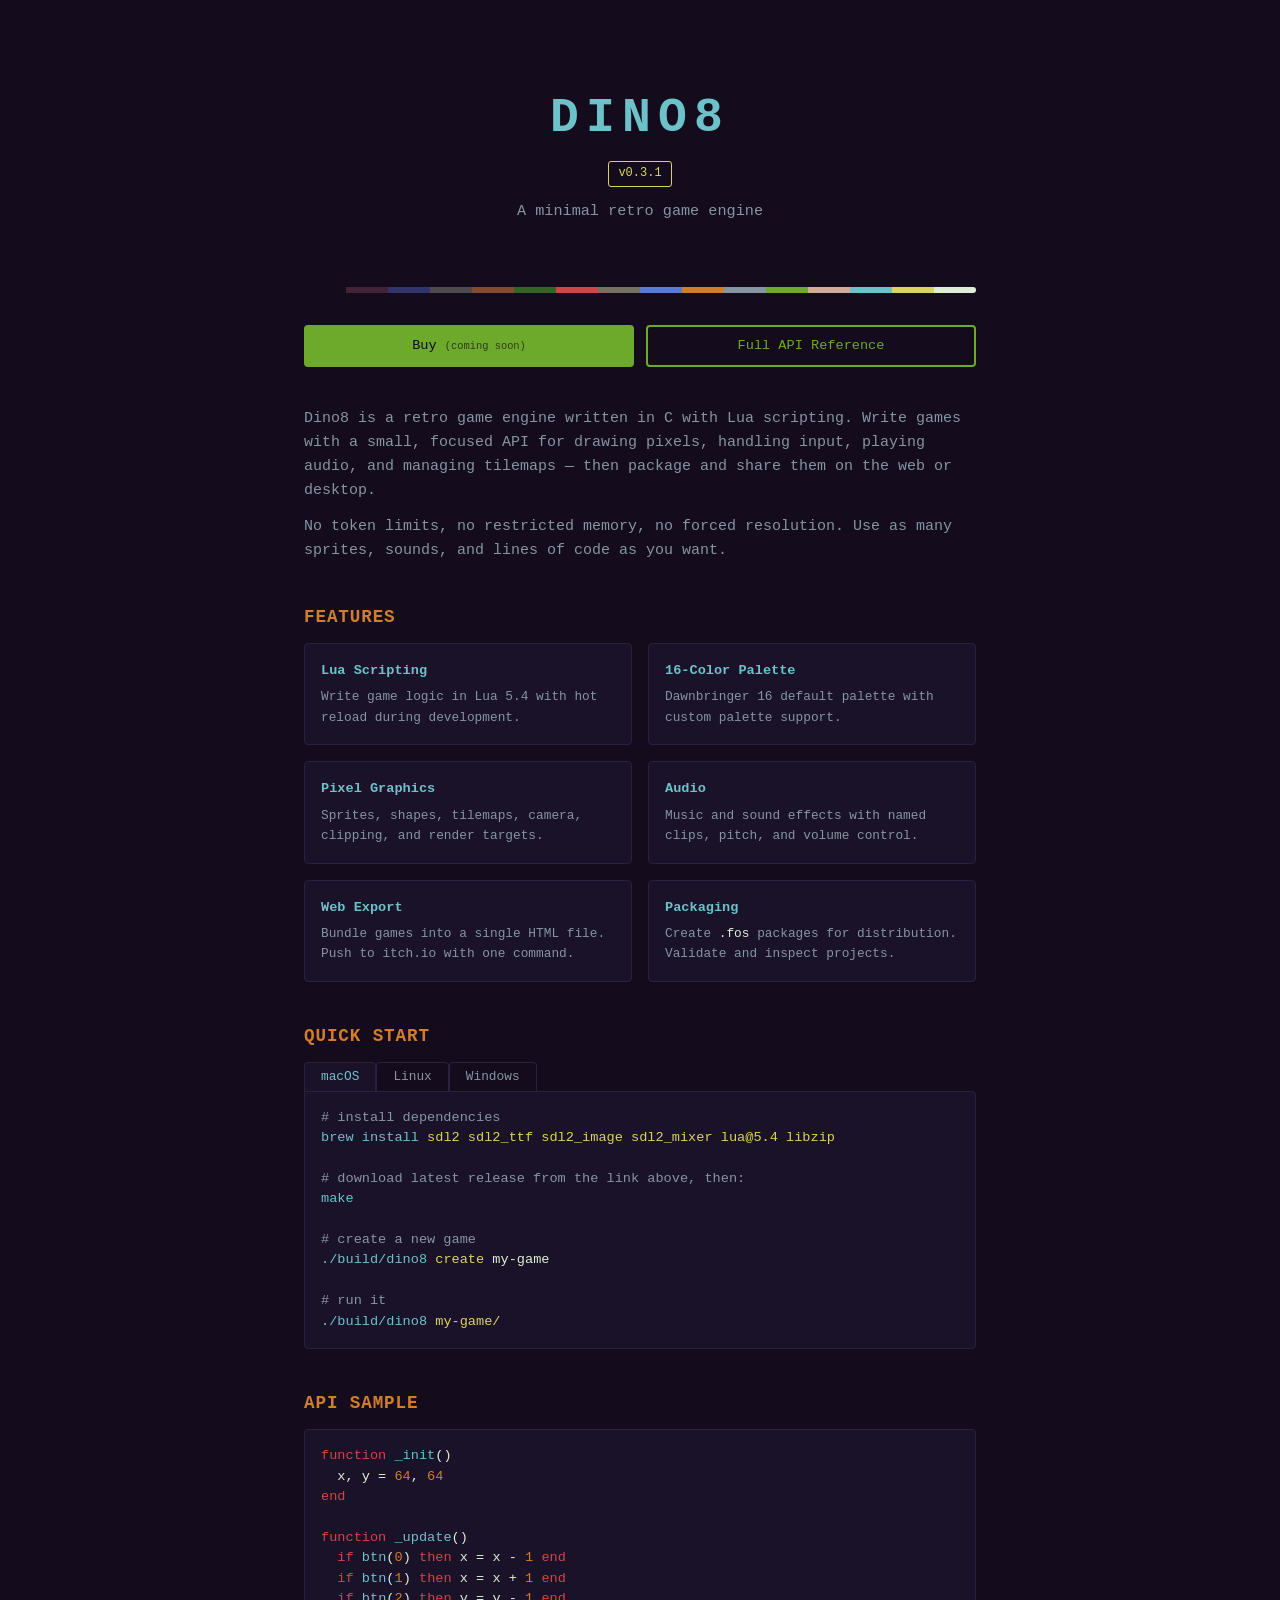
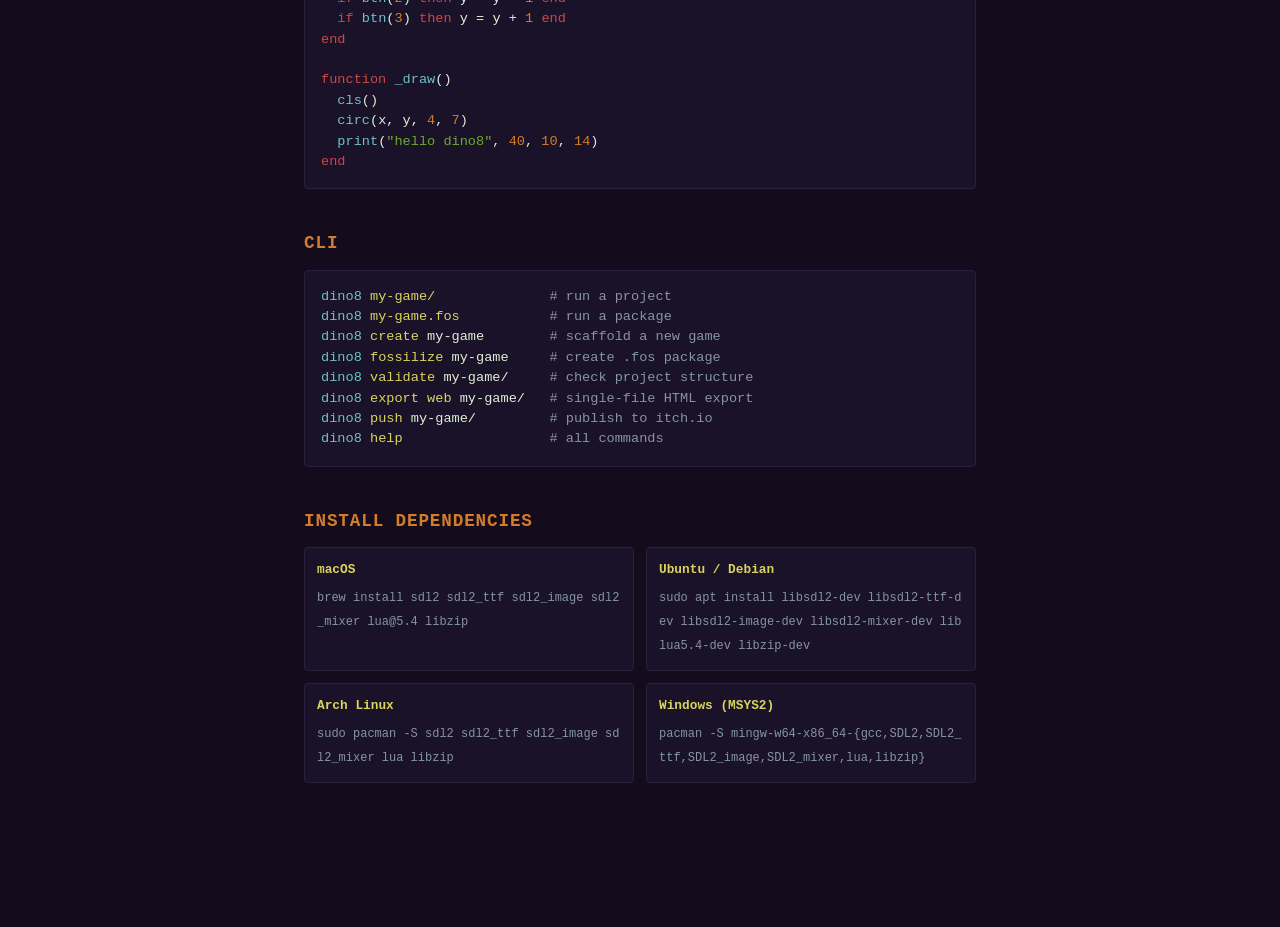
==== index.html @ 648f7414 "deploy site update" ====
<!DOCTYPE html>
<html lang="en">
<head>
  <meta charset="UTF-8">
  <meta name="viewport" content="width=device-width, initial-scale=1.0">
  <title>Dino8 - Retro Game Engine</title>
  <style>
    :root {
      --bg: #140C1C;
      --bg2: #1a1228;
      --text: #DEEED6;
      --dim: #8595A1;
      --accent: #6DC2CA;
      --green: #6DAA2C;
      --orange: #D27D2C;
      --red: #D04648;
      --blue: #597DCE;
      --yellow: #DAD45E;
    }

    * { margin: 0; padding: 0; box-sizing: border-box; }

    body {
      background: var(--bg);
      color: var(--text);
      font-family: "SF Mono", "Fira Code", "Consolas", monospace;
      font-size: 15px;
      line-height: 1.6;
    }

    .container {
      max-width: 720px;
      margin: 0 auto;
      padding: 2rem 1.5rem;
    }

    header {
      text-align: center;
      padding: 3rem 0 2rem;
    }

    header h1 {
      font-size: 3rem;
      letter-spacing: 0.15em;
      color: var(--accent);
      margin-bottom: 0;
    }

    header .tagline {
      color: var(--dim);
      font-size: 0.95rem;
    }

    header .version {
      display: inline-block;
      margin-top: 0.25rem;
      margin-bottom: 0.75rem;
      padding: 0.15rem 0.6rem;
      font-size: 0.75rem;
      color: var(--yellow);
      border: 1px solid var(--yellow);
      border-radius: 3px;
    }

    .download-bar {
      display: flex;
      gap: 0.75rem;
      justify-content: center;
      flex-wrap: wrap;
      margin: 1rem 0 2rem;
    }

    .download-bar a {
      display: inline-block;
      padding: 0.5rem 1.25rem;
      font-family: inherit;
      font-size: 0.85rem;
      text-decoration: none;
      border: 2px solid var(--green);
      color: var(--green);
      border-radius: 4px;
      transition: background 0.15s, color 0.15s;
      flex: 1;
      text-align: center;
    }

    .download-bar a:hover {
      background: var(--green);
      color: var(--bg);
    }

    .download-bar a.primary {
      background: var(--green);
      color: var(--bg);
    }

    .download-bar a.primary:hover {
      background: var(--accent);
      border-color: var(--accent);
    }

    .buy-btn {
      display: inline-block;
      padding: 0.5rem 1.25rem;
      font-family: inherit;
      font-size: 0.85rem;
      border: 2px solid var(--green);
      border-radius: 4px;
      background: var(--green);
      color: var(--bg);
      cursor: default;
      text-decoration: none;
      flex: 1;
      text-align: center;
    }

    .coming-soon {
      font-size: 0.65rem;
      color: var(--bg);
      opacity: 0.7;
    }

    section {
      margin: 2.5rem 0;
    }

    section h2 {
      font-size: 1.1rem;
      color: var(--orange);
      margin-bottom: 0.75rem;
      letter-spacing: 0.05em;
    }

    section p {
      color: var(--dim);
      margin-bottom: 0.75rem;
    }

    pre {
      background: var(--bg2);
      border: 1px solid #2a2040;
      border-radius: 4px;
      padding: 1rem;
      overflow-x: auto;
      font-size: 0.85rem;
      line-height: 1.5;
      margin-bottom: 1rem;
    }

    code { color: var(--text); }
    .c-comment { color: var(--dim); }
    .c-cmd { color: var(--accent); }
    .c-arg { color: var(--yellow); }
    .c-str { color: var(--green); }

    .features {
      display: grid;
      grid-template-columns: 1fr 1fr;
      gap: 1rem;
    }

    @media (max-width: 500px) {
      .features { grid-template-columns: 1fr; }
    }

    .feature {
      background: var(--bg2);
      border: 1px solid #2a2040;
      border-radius: 4px;
      padding: 1rem;
    }

    .feature h3 {
      font-size: 0.85rem;
      color: var(--accent);
      margin-bottom: 0.35rem;
    }

    .feature p {
      font-size: 0.8rem;
      color: var(--dim);
      margin: 0;
    }

    .api-sample {
      font-size: 0.85rem;
    }

    .api-sample .c-kw { color: var(--red); }
    .api-sample .c-fn { color: var(--accent); }
    .api-sample .c-num { color: var(--orange); }

    .install-grid {
      display: grid;
      grid-template-columns: 1fr 1fr;
      gap: 0.75rem;
    }

    @media (max-width: 500px) {
      .install-grid { grid-template-columns: 1fr; }
    }

    .install-grid .platform {
      background: var(--bg2);
      border: 1px solid #2a2040;
      border-radius: 4px;
      padding: 0.75rem;
    }

    .install-grid .platform h3 {
      font-size: 0.8rem;
      color: var(--yellow);
      margin-bottom: 0.35rem;
    }

    .install-grid .platform code {
      font-size: 0.75rem;
      color: var(--dim);
      word-break: break-all;
    }

    footer {
      text-align: center;
      padding: 2.5rem 0 2rem;
      color: #4E4A4E;
      font-size: 0.75rem;
    }

    footer a {
      color: var(--dim);
      text-decoration: none;
    }

    footer a:hover {
      color: var(--accent);
    }

    .tabs {
      display: flex;
      gap: 0;
      margin-bottom: 0;
    }

    .tab {
      font-family: inherit;
      font-size: 0.8rem;
      padding: 0.4rem 1rem;
      background: transparent;
      color: var(--dim);
      border: 1px solid #2a2040;
      border-bottom: none;
      border-radius: 4px 4px 0 0;
      cursor: pointer;
      transition: background 0.15s, color 0.15s;
    }

    .tab:hover { color: var(--text); }

    .tab.active {
      background: var(--bg2);
      color: var(--accent);
      border-color: #2a2040;
    }

    .tabs + pre {
      border-top-left-radius: 0;
      margin-top: 0;
    }

    .api-link {
      display: inline-block;
      padding: 0.4rem 1.1rem;
      font-family: inherit;
      font-size: 0.85rem;
      text-decoration: none;
      border: 2px solid var(--accent);
      color: var(--accent);
      border-radius: 4px;
      transition: background 0.15s, color 0.15s;
    }

    .api-link:hover {
      background: var(--accent);
      color: var(--bg);
    }

    .palette-bar {
      display: flex;
      height: 6px;
      border-radius: 3px;
      overflow: hidden;
      margin: 2rem 0;
    }

    .palette-bar span {
      flex: 1;
    }
  </style>
</head>
<body>
  <div class="container">
    <header>
      <h1>DINO8</h1>
      <span class="version">v0.3.1</span>
      <div class="tagline">A minimal retro game engine</div>
    </header>

    <div class="palette-bar">
      <span style="background:#140C1C"></span>
      <span style="background:#442434"></span>
      <span style="background:#30346D"></span>
      <span style="background:#4E4A4E"></span>
      <span style="background:#854C30"></span>
      <span style="background:#346524"></span>
      <span style="background:#D04648"></span>
      <span style="background:#757161"></span>
      <span style="background:#597DCE"></span>
      <span style="background:#D27D2C"></span>
      <span style="background:#8595A1"></span>
      <span style="background:#6DAA2C"></span>
      <span style="background:#D2AA99"></span>
      <span style="background:#6DC2CA"></span>
      <span style="background:#DAD45E"></span>
      <span style="background:#DEEED6"></span>
    </div>

    <div class="download-bar">
      <span class="buy-btn">Buy <span class="coming-soon">(coming soon)</span></span>
      <a href="api.html" class="api-link">Full API Reference</a>
    </div>

    <section>
      <p>Dino8 is a retro game engine written in C with Lua scripting. Write games with a small, focused API for drawing pixels, handling input, playing audio, and managing tilemaps &mdash; then package and share them on the web or desktop.</p>
      <p>No token limits, no restricted memory, no forced resolution. Use as many sprites, sounds, and lines of code as you want.</p>
    </section>

    <section>
      <h2>FEATURES</h2>
      <div class="features">
        <div class="feature">
          <h3>Lua Scripting</h3>
          <p>Write game logic in Lua 5.4 with hot reload during development.</p>
        </div>
        <div class="feature">
          <h3>16-Color Palette</h3>
          <p>Dawnbringer 16 default palette with custom palette support.</p>
        </div>
        <div class="feature">
          <h3>Pixel Graphics</h3>
          <p>Sprites, shapes, tilemaps, camera, clipping, and render targets.</p>
        </div>
        <div class="feature">
          <h3>Audio</h3>
          <p>Music and sound effects with named clips, pitch, and volume control.</p>
        </div>
        <div class="feature">
          <h3>Web Export</h3>
          <p>Bundle games into a single HTML file. Push to itch.io with one command.</p>
        </div>
        <div class="feature">
          <h3>Packaging</h3>
          <p>Create <code>.fos</code> packages for distribution. Validate and inspect projects.</p>
        </div>
      </div>
    </section>

    <section>
      <h2>QUICK START</h2>
      <div class="tabs">
        <button class="tab active" onclick="showTab('macos')">macOS</button>
        <button class="tab" onclick="showTab('linux')">Linux</button>
        <button class="tab" onclick="showTab('windows')">Windows</button>
      </div>
<pre id="tab-macos"><span class="c-comment"># install dependencies</span>
<span class="c-cmd">brew install</span> <span class="c-arg">sdl2 sdl2_ttf sdl2_image sdl2_mixer lua@5.4 libzip</span>

<span class="c-comment"># download latest release from the link above, then:</span>
<span class="c-cmd">make</span>

<span class="c-comment"># create a new game</span>
<span class="c-cmd">./build/dino8</span> <span class="c-arg">create</span> my-game

<span class="c-comment"># run it</span>
<span class="c-cmd">./build/dino8</span> <span class="c-arg">my-game/</span></pre>
<pre id="tab-linux" style="display:none"><span class="c-comment"># install dependencies (Ubuntu/Debian)</span>
<span class="c-cmd">sudo apt install</span> <span class="c-arg">build-essential libsdl2-dev libsdl2-ttf-dev \
  libsdl2-image-dev libsdl2-mixer-dev liblua5.4-dev libzip-dev</span>

<span class="c-comment"># download latest release from the link above, then:</span>
<span class="c-cmd">make</span>

<span class="c-comment"># create a new game</span>
<span class="c-cmd">./build/dino8</span> <span class="c-arg">create</span> my-game

<span class="c-comment"># run it</span>
<span class="c-cmd">./build/dino8</span> <span class="c-arg">my-game/</span></pre>
<pre id="tab-windows" style="display:none"><span class="c-comment"># install MSYS2 from https://www.msys2.org</span>
<span class="c-comment"># open MSYS2 MINGW64 terminal, then:</span>

<span class="c-cmd">pacman -S</span> <span class="c-arg">mingw-w64-x86_64-{gcc,SDL2,SDL2_ttf,SDL2_image,\
  SDL2_mixer,lua,libzip,pkg-config} make git</span>

<span class="c-comment"># download latest release from the link above, then:</span>
<span class="c-cmd">make</span>

<span class="c-comment"># create a new game</span>
<span class="c-cmd">./build/dino8.exe</span> <span class="c-arg">create</span> my-game

<span class="c-comment"># run it</span>
<span class="c-cmd">./build/dino8.exe</span> <span class="c-arg">my-game/</span></pre>
    </section>

    <section>
      <h2>API SAMPLE</h2>
<pre class="api-sample"><span class="c-kw">function</span> <span class="c-fn">_init</span>()
  x, y = <span class="c-num">64</span>, <span class="c-num">64</span>
<span class="c-kw">end</span>

<span class="c-kw">function</span> <span class="c-fn">_update</span>()
  <span class="c-kw">if</span> <span class="c-fn">btn</span>(<span class="c-num">0</span>) <span class="c-kw">then</span> x = x - <span class="c-num">1</span> <span class="c-kw">end</span>
  <span class="c-kw">if</span> <span class="c-fn">btn</span>(<span class="c-num">1</span>) <span class="c-kw">then</span> x = x + <span class="c-num">1</span> <span class="c-kw">end</span>
  <span class="c-kw">if</span> <span class="c-fn">btn</span>(<span class="c-num">2</span>) <span class="c-kw">then</span> y = y - <span class="c-num">1</span> <span class="c-kw">end</span>
  <span class="c-kw">if</span> <span class="c-fn">btn</span>(<span class="c-num">3</span>) <span class="c-kw">then</span> y = y + <span class="c-num">1</span> <span class="c-kw">end</span>
<span class="c-kw">end</span>

<span class="c-kw">function</span> <span class="c-fn">_draw</span>()
  <span class="c-fn">cls</span>()
  <span class="c-fn">circ</span>(x, y, <span class="c-num">4</span>, <span class="c-num">7</span>)
  <span class="c-fn">print</span>(<span class="c-str">"hello dino8"</span>, <span class="c-num">40</span>, <span class="c-num">10</span>, <span class="c-num">14</span>)
<span class="c-kw">end</span></pre>
    </section>

    <section>
      <h2>CLI</h2>
<pre><span class="c-cmd">dino8</span> <span class="c-arg">my-game/</span>              <span class="c-comment"># run a project</span>
<span class="c-cmd">dino8</span> <span class="c-arg">my-game.fos</span>           <span class="c-comment"># run a package</span>
<span class="c-cmd">dino8</span> <span class="c-arg">create</span> my-game        <span class="c-comment"># scaffold a new game</span>
<span class="c-cmd">dino8</span> <span class="c-arg">fossilize</span> my-game     <span class="c-comment"># create .fos package</span>
<span class="c-cmd">dino8</span> <span class="c-arg">validate</span> my-game/     <span class="c-comment"># check project structure</span>
<span class="c-cmd">dino8</span> <span class="c-arg">export web</span> my-game/   <span class="c-comment"># single-file HTML export</span>
<span class="c-cmd">dino8</span> <span class="c-arg">push</span> my-game/         <span class="c-comment"># publish to itch.io</span>
<span class="c-cmd">dino8</span> <span class="c-arg">help</span>                  <span class="c-comment"># all commands</span></pre>
    </section>

    <section>
      <h2>INSTALL DEPENDENCIES</h2>
      <div class="install-grid">
        <div class="platform">
          <h3>macOS</h3>
          <code>brew install sdl2 sdl2_ttf sdl2_image sdl2_mixer lua@5.4 libzip</code>
        </div>
        <div class="platform">
          <h3>Ubuntu / Debian</h3>
          <code>sudo apt install libsdl2-dev libsdl2-ttf-dev libsdl2-image-dev libsdl2-mixer-dev liblua5.4-dev libzip-dev</code>
        </div>
        <div class="platform">
          <h3>Arch Linux</h3>
          <code>sudo pacman -S sdl2 sdl2_ttf sdl2_image sdl2_mixer lua libzip</code>
        </div>
        <div class="platform">
          <h3>Windows (MSYS2)</h3>
          <code>pacman -S mingw-w64-x86_64-{gcc,SDL2,SDL2_ttf,SDL2_image,SDL2_mixer,lua,libzip}</code>
        </div>
      </div>
    </section>

    <footer></footer>
  </div>
  <script>
    function showTab(id) {
      document.querySelectorAll('[id^="tab-"]').forEach(function(el) { el.style.display = 'none'; });
      document.querySelectorAll('.tab').forEach(function(el) { el.classList.remove('active'); });
      document.getElementById('tab-' + id).style.display = 'block';
      event.target.classList.add('active');
    }
  </script>
</body>
</html>
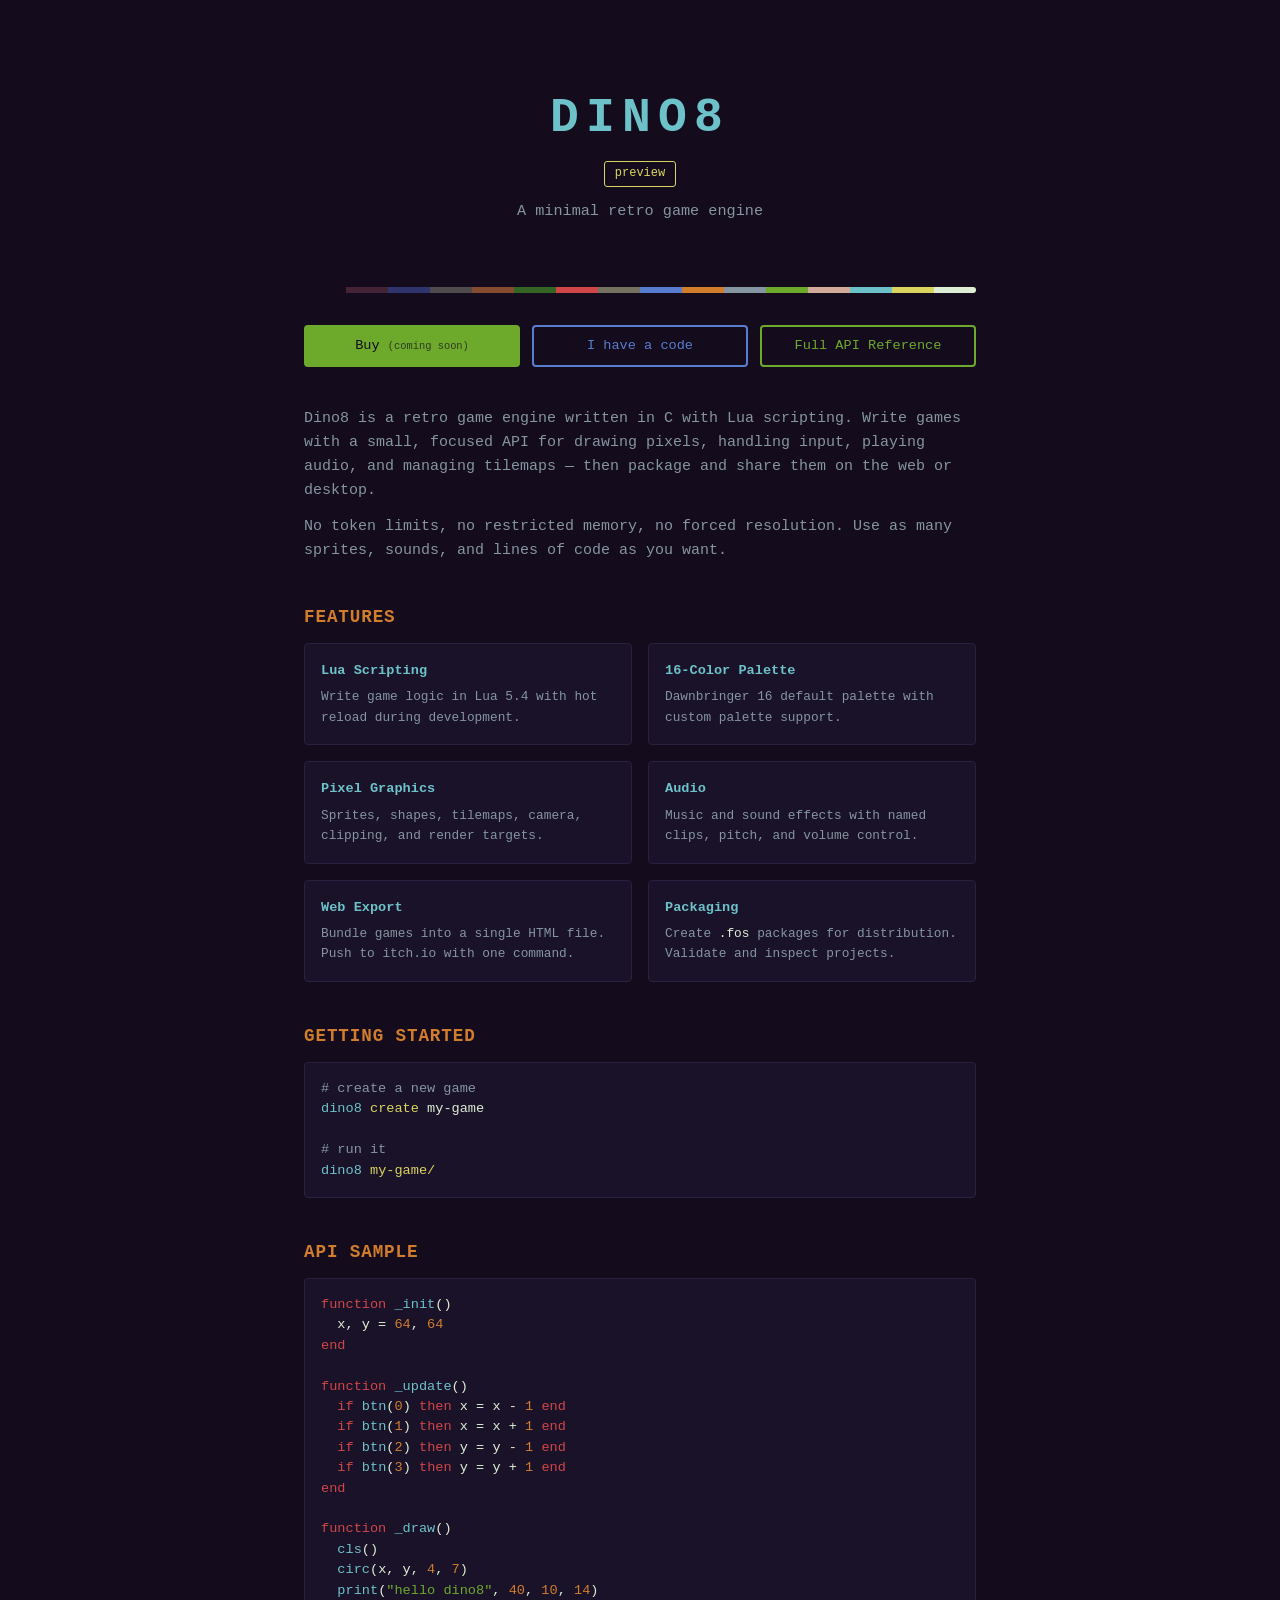
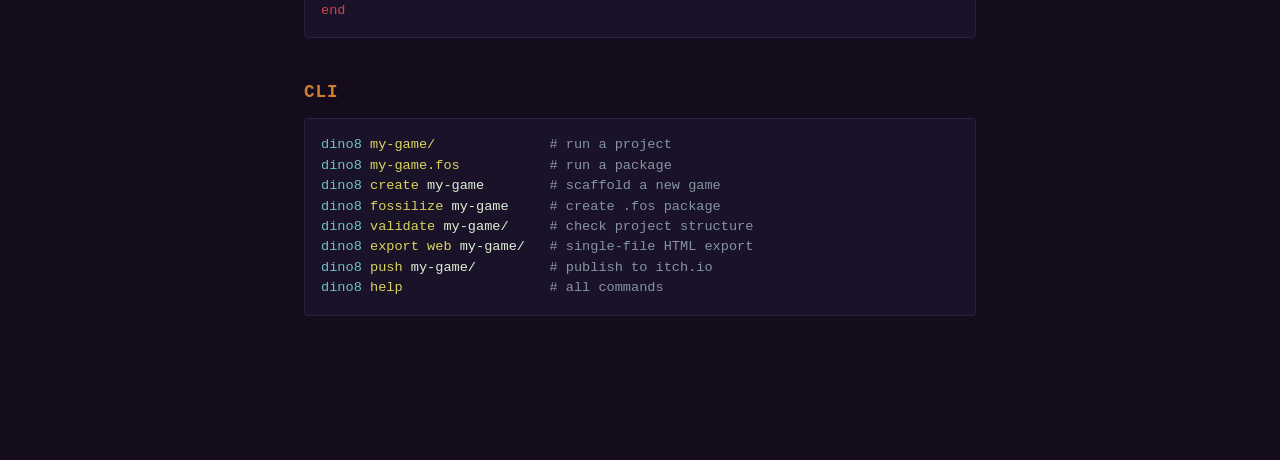
==== commit aa0f1f7b: "deploy site update" ====
--- a/index.html
+++ b/index.html
@@ -120,6 +120,133 @@
       opacity: 0.7;
     }
 
+    .code-btn {
+      display: inline-block;
+      padding: 0.5rem 1.25rem;
+      font-family: inherit;
+      font-size: 0.85rem;
+      border: 2px solid var(--blue);
+      border-radius: 4px;
+      background: transparent;
+      color: var(--blue);
+      cursor: pointer;
+      text-decoration: none;
+      flex: 1;
+      text-align: center;
+      transition: background 0.15s, color 0.15s;
+    }
+
+    .code-btn:hover {
+      background: var(--blue);
+      color: var(--bg);
+    }
+
+    .early-access {
+      display: none;
+      background: var(--bg2);
+      border: 1px solid #2a2040;
+      border-radius: 4px;
+      padding: 1.25rem;
+      margin: 0 0 2rem;
+      text-align: center;
+    }
+
+    .early-access.active {
+      display: block;
+    }
+
+    .early-access p {
+      color: var(--dim);
+      font-size: 0.8rem;
+      margin-bottom: 0.75rem;
+    }
+
+    .download-links {
+      display: flex;
+      gap: 0.5rem;
+      flex-wrap: wrap;
+      justify-content: center;
+      margin-top: 0.75rem;
+    }
+
+    .download-links a {
+      display: inline-block;
+      padding: 0.4rem 1rem;
+      font-family: inherit;
+      font-size: 0.8rem;
+      text-decoration: none;
+      border: 2px solid var(--green);
+      color: var(--green);
+      border-radius: 4px;
+      cursor: pointer;
+      transition: background 0.15s, color 0.15s;
+    }
+
+    .download-links a:hover {
+      background: var(--green);
+      color: var(--bg);
+    }
+
+    .code-form {
+      display: flex;
+      gap: 0.5rem;
+      max-width: 280px;
+      margin: 0 auto;
+    }
+
+    .code-form input {
+      flex: 1;
+      padding: 0.5rem 0.75rem;
+      font-family: inherit;
+      font-size: 1rem;
+      background: var(--bg);
+      border: 2px solid #4E4A4E;
+      border-radius: 4px;
+      color: var(--text);
+      text-align: center;
+      letter-spacing: 0.15em;
+      text-transform: uppercase;
+      outline: none;
+    }
+
+    .code-form input:focus {
+      border-color: var(--blue);
+    }
+
+    .code-form input.error {
+      border-color: var(--red);
+    }
+
+    .code-form input.success {
+      border-color: var(--green);
+    }
+
+    .code-form button {
+      padding: 0.5rem 1rem;
+      font-family: inherit;
+      font-size: 0.85rem;
+      background: var(--blue);
+      border: 2px solid var(--blue);
+      border-radius: 4px;
+      color: var(--bg);
+      cursor: pointer;
+      transition: background 0.15s;
+    }
+
+    .code-form button:hover {
+      background: var(--accent);
+      border-color: var(--accent);
+    }
+
+    .code-msg {
+      margin-top: 0.5rem;
+      font-size: 0.8rem;
+      min-height: 1.2em;
+    }
+
+    .code-msg.error { color: var(--red); }
+    .code-msg.success { color: var(--green); }
+
     section {
       margin: 2.5rem 0;
     }
@@ -190,35 +317,6 @@
     .api-sample .c-fn { color: var(--accent); }
     .api-sample .c-num { color: var(--orange); }
 
-    .install-grid {
-      display: grid;
-      grid-template-columns: 1fr 1fr;
-      gap: 0.75rem;
-    }
-
-    @media (max-width: 500px) {
-      .install-grid { grid-template-columns: 1fr; }
-    }
-
-    .install-grid .platform {
-      background: var(--bg2);
-      border: 1px solid #2a2040;
-      border-radius: 4px;
-      padding: 0.75rem;
-    }
-
-    .install-grid .platform h3 {
-      font-size: 0.8rem;
-      color: var(--yellow);
-      margin-bottom: 0.35rem;
-    }
-
-    .install-grid .platform code {
-      font-size: 0.75rem;
-      color: var(--dim);
-      word-break: break-all;
-    }
-
     footer {
       text-align: center;
       padding: 2.5rem 0 2rem;
@@ -233,38 +331,6 @@
 
     footer a:hover {
       color: var(--accent);
-    }
-
-    .tabs {
-      display: flex;
-      gap: 0;
-      margin-bottom: 0;
-    }
-
-    .tab {
-      font-family: inherit;
-      font-size: 0.8rem;
-      padding: 0.4rem 1rem;
-      background: transparent;
-      color: var(--dim);
-      border: 1px solid #2a2040;
-      border-bottom: none;
-      border-radius: 4px 4px 0 0;
-      cursor: pointer;
-      transition: background 0.15s, color 0.15s;
-    }
-
-    .tab:hover { color: var(--text); }
-
-    .tab.active {
-      background: var(--bg2);
-      color: var(--accent);
-      border-color: #2a2040;
-    }
-
-    .tabs + pre {
-      border-top-left-radius: 0;
-      margin-top: 0;
     }
 
     .api-link {
@@ -301,7 +367,7 @@
   <div class="container">
     <header>
       <h1>DINO8</h1>
-      <span class="version">v0.3.1</span>
+      <span class="version" id="versionBadge">...</span>
       <div class="tagline">A minimal retro game engine</div>
     </header>
 
@@ -326,7 +392,18 @@
 
     <div class="download-bar">
       <span class="buy-btn">Buy <span class="coming-soon">(coming soon)</span></span>
+      <span class="code-btn" onclick="toggleEarlyAccess()">I have a code</span>
       <a href="api.html" class="api-link">Full API Reference</a>
+    </div>
+
+    <div class="early-access" id="earlyAccess">
+      <p>Enter your early-access code to download.</p>
+      <div class="code-form" id="codeForm">
+        <input type="text" id="codeInput" maxlength="4" placeholder="CODE" autocomplete="off" spellcheck="false">
+        <button id="codeBtn" onclick="submitCode()">Rawr!</button>
+      </div>
+      <div class="code-msg" id="codeMsg"></div>
+      <div class="download-links" id="downloadLinks" style="display:none"></div>
     </div>
 
     <section>
@@ -365,49 +442,12 @@
     </section>
 
     <section>
-      <h2>QUICK START</h2>
-      <div class="tabs">
-        <button class="tab active" onclick="showTab('macos')">macOS</button>
-        <button class="tab" onclick="showTab('linux')">Linux</button>
-        <button class="tab" onclick="showTab('windows')">Windows</button>
-      </div>
-<pre id="tab-macos"><span class="c-comment"># install dependencies</span>
-<span class="c-cmd">brew install</span> <span class="c-arg">sdl2 sdl2_ttf sdl2_image sdl2_mixer lua@5.4 libzip</span>
-
-<span class="c-comment"># download latest release from the link above, then:</span>
-<span class="c-cmd">make</span>
-
-<span class="c-comment"># create a new game</span>
-<span class="c-cmd">./build/dino8</span> <span class="c-arg">create</span> my-game
+      <h2>GETTING STARTED</h2>
+<pre><span class="c-comment"># create a new game</span>
+<span class="c-cmd">dino8</span> <span class="c-arg">create</span> my-game
 
 <span class="c-comment"># run it</span>
-<span class="c-cmd">./build/dino8</span> <span class="c-arg">my-game/</span></pre>
-<pre id="tab-linux" style="display:none"><span class="c-comment"># install dependencies (Ubuntu/Debian)</span>
-<span class="c-cmd">sudo apt install</span> <span class="c-arg">build-essential libsdl2-dev libsdl2-ttf-dev \
-  libsdl2-image-dev libsdl2-mixer-dev liblua5.4-dev libzip-dev</span>
-
-<span class="c-comment"># download latest release from the link above, then:</span>
-<span class="c-cmd">make</span>
-
-<span class="c-comment"># create a new game</span>
-<span class="c-cmd">./build/dino8</span> <span class="c-arg">create</span> my-game
-
-<span class="c-comment"># run it</span>
-<span class="c-cmd">./build/dino8</span> <span class="c-arg">my-game/</span></pre>
-<pre id="tab-windows" style="display:none"><span class="c-comment"># install MSYS2 from https://www.msys2.org</span>
-<span class="c-comment"># open MSYS2 MINGW64 terminal, then:</span>
-
-<span class="c-cmd">pacman -S</span> <span class="c-arg">mingw-w64-x86_64-{gcc,SDL2,SDL2_ttf,SDL2_image,\
-  SDL2_mixer,lua,libzip,pkg-config} make git</span>
-
-<span class="c-comment"># download latest release from the link above, then:</span>
-<span class="c-cmd">make</span>
-
-<span class="c-comment"># create a new game</span>
-<span class="c-cmd">./build/dino8.exe</span> <span class="c-arg">create</span> my-game
-
-<span class="c-comment"># run it</span>
-<span class="c-cmd">./build/dino8.exe</span> <span class="c-arg">my-game/</span></pre>
+<span class="c-cmd">dino8</span> <span class="c-arg">my-game/</span></pre>
     </section>
 
     <section>
@@ -442,37 +482,145 @@
 <span class="c-cmd">dino8</span> <span class="c-arg">help</span>                  <span class="c-comment"># all commands</span></pre>
     </section>
 
-    <section>
-      <h2>INSTALL DEPENDENCIES</h2>
-      <div class="install-grid">
-        <div class="platform">
-          <h3>macOS</h3>
-          <code>brew install sdl2 sdl2_ttf sdl2_image sdl2_mixer lua@5.4 libzip</code>
-        </div>
-        <div class="platform">
-          <h3>Ubuntu / Debian</h3>
-          <code>sudo apt install libsdl2-dev libsdl2-ttf-dev libsdl2-image-dev libsdl2-mixer-dev liblua5.4-dev libzip-dev</code>
-        </div>
-        <div class="platform">
-          <h3>Arch Linux</h3>
-          <code>sudo pacman -S sdl2 sdl2_ttf sdl2_image sdl2_mixer lua libzip</code>
-        </div>
-        <div class="platform">
-          <h3>Windows (MSYS2)</h3>
-          <code>pacman -S mingw-w64-x86_64-{gcc,SDL2,SDL2_ttf,SDL2_image,SDL2_mixer,lua,libzip}</code>
-        </div>
-      </div>
-    </section>
 
     <footer></footer>
   </div>
+
   <script>
-    function showTab(id) {
-      document.querySelectorAll('[id^="tab-"]').forEach(function(el) { el.style.display = 'none'; });
-      document.querySelectorAll('.tab').forEach(function(el) { el.classList.remove('active'); });
-      document.getElementById('tab-' + id).style.display = 'block';
-      event.target.classList.add('active');
-    }
+    const WORKER_URL = 'https://dino8-codes.pmlomb.workers.dev';
+
+    function toggleEarlyAccess() {
+      const el = document.getElementById('earlyAccess');
+      el.classList.toggle('active');
+      if (el.classList.contains('active')) {
+        document.getElementById('codeInput').focus();
+      }
+    }
+
+    const PLATFORM_LABELS = {
+      'macos-arm64': 'macOS (Apple Silicon)',
+      'macos-x64': 'macOS (Intel)',
+      'linux-x64': 'Linux (x64)',
+      'windows-x64': 'Windows (x64)',
+    };
+
+    let validatedCode = null;
+
+    async function submitCode() {
+      const input = document.getElementById('codeInput');
+      const msg = document.getElementById('codeMsg');
+      const btn = document.getElementById('codeBtn');
+      const code = input.value.trim().toUpperCase();
+
+      if (!code) {
+        input.className = 'error';
+        msg.textContent = 'Please enter a code.';
+        msg.className = 'code-msg error';
+        return;
+      }
+
+      btn.disabled = true;
+      btn.textContent = '...';
+      msg.textContent = '';
+      msg.className = 'code-msg';
+
+      try {
+        const res = await fetch(`${WORKER_URL}/validate`, {
+          method: 'POST',
+          headers: { 'Content-Type': 'application/json' },
+          body: JSON.stringify({ code }),
+        });
+        const data = await res.json();
+
+        if (data.valid) {
+          validatedCode = code;
+          input.className = 'success';
+          msg.textContent = 'Choose your platform:';
+          msg.className = 'code-msg success';
+          document.getElementById('codeForm').style.display = 'none';
+          showDownloadLinks(data.platforms);
+        } else {
+          input.className = 'error';
+          msg.textContent = data.error || 'Invalid code.';
+          msg.className = 'code-msg error';
+        }
+      } catch {
+        input.className = 'error';
+        msg.textContent = 'Could not reach server. Try again.';
+        msg.className = 'code-msg error';
+      } finally {
+        btn.disabled = false;
+        btn.textContent = 'Rawr!';
+      }
+    }
+
+    function showDownloadLinks(platforms) {
+      const container = document.getElementById('downloadLinks');
+      container.innerHTML = '';
+      platforms.forEach(p => {
+        const a = document.createElement('a');
+        a.textContent = PLATFORM_LABELS[p] || p;
+        a.href = '#';
+        a.onclick = (e) => { e.preventDefault(); downloadBuild(p); };
+        container.appendChild(a);
+      });
+      container.style.display = 'flex';
+    }
+
+    async function downloadBuild(platform) {
+      const msg = document.getElementById('codeMsg');
+      msg.textContent = 'Starting download...';
+
+      try {
+        const res = await fetch(`${WORKER_URL}/download`, {
+          method: 'POST',
+          headers: { 'Content-Type': 'application/json' },
+          body: JSON.stringify({ code: validatedCode, platform }),
+        });
+
+        if (!res.ok) {
+          const err = await res.json();
+          msg.textContent = err.error || 'Download failed.';
+          msg.className = 'code-msg error';
+          return;
+        }
+
+        const blob = await res.blob();
+        const disposition = res.headers.get('Content-Disposition') || '';
+        const match = disposition.match(/filename="(.+)"/);
+        const filename = match ? match[1] : `dino8-${platform}.zip`;
+
+        const url = URL.createObjectURL(blob);
+        const a = document.createElement('a');
+        a.href = url;
+        a.download = filename;
+        document.body.appendChild(a);
+        a.click();
+        a.remove();
+        URL.revokeObjectURL(url);
+
+        msg.textContent = 'Download started!';
+        msg.className = 'code-msg success';
+      } catch {
+        msg.textContent = 'Download failed. Try again.';
+        msg.className = 'code-msg error';
+      }
+    }
+
+    document.getElementById('codeInput').addEventListener('keydown', function(e) {
+      if (e.key === 'Enter') submitCode();
+    });
+
+    // Fetch latest version from worker
+    fetch(`${WORKER_URL}/version`)
+      .then(r => r.json())
+      .then(data => {
+        const badge = document.getElementById('versionBadge');
+        badge.textContent = data.version ? `v${data.version}` : 'preview';
+      })
+      .catch(() => {
+        document.getElementById('versionBadge').textContent = 'preview';
+      });
   </script>
 </body>
 </html>
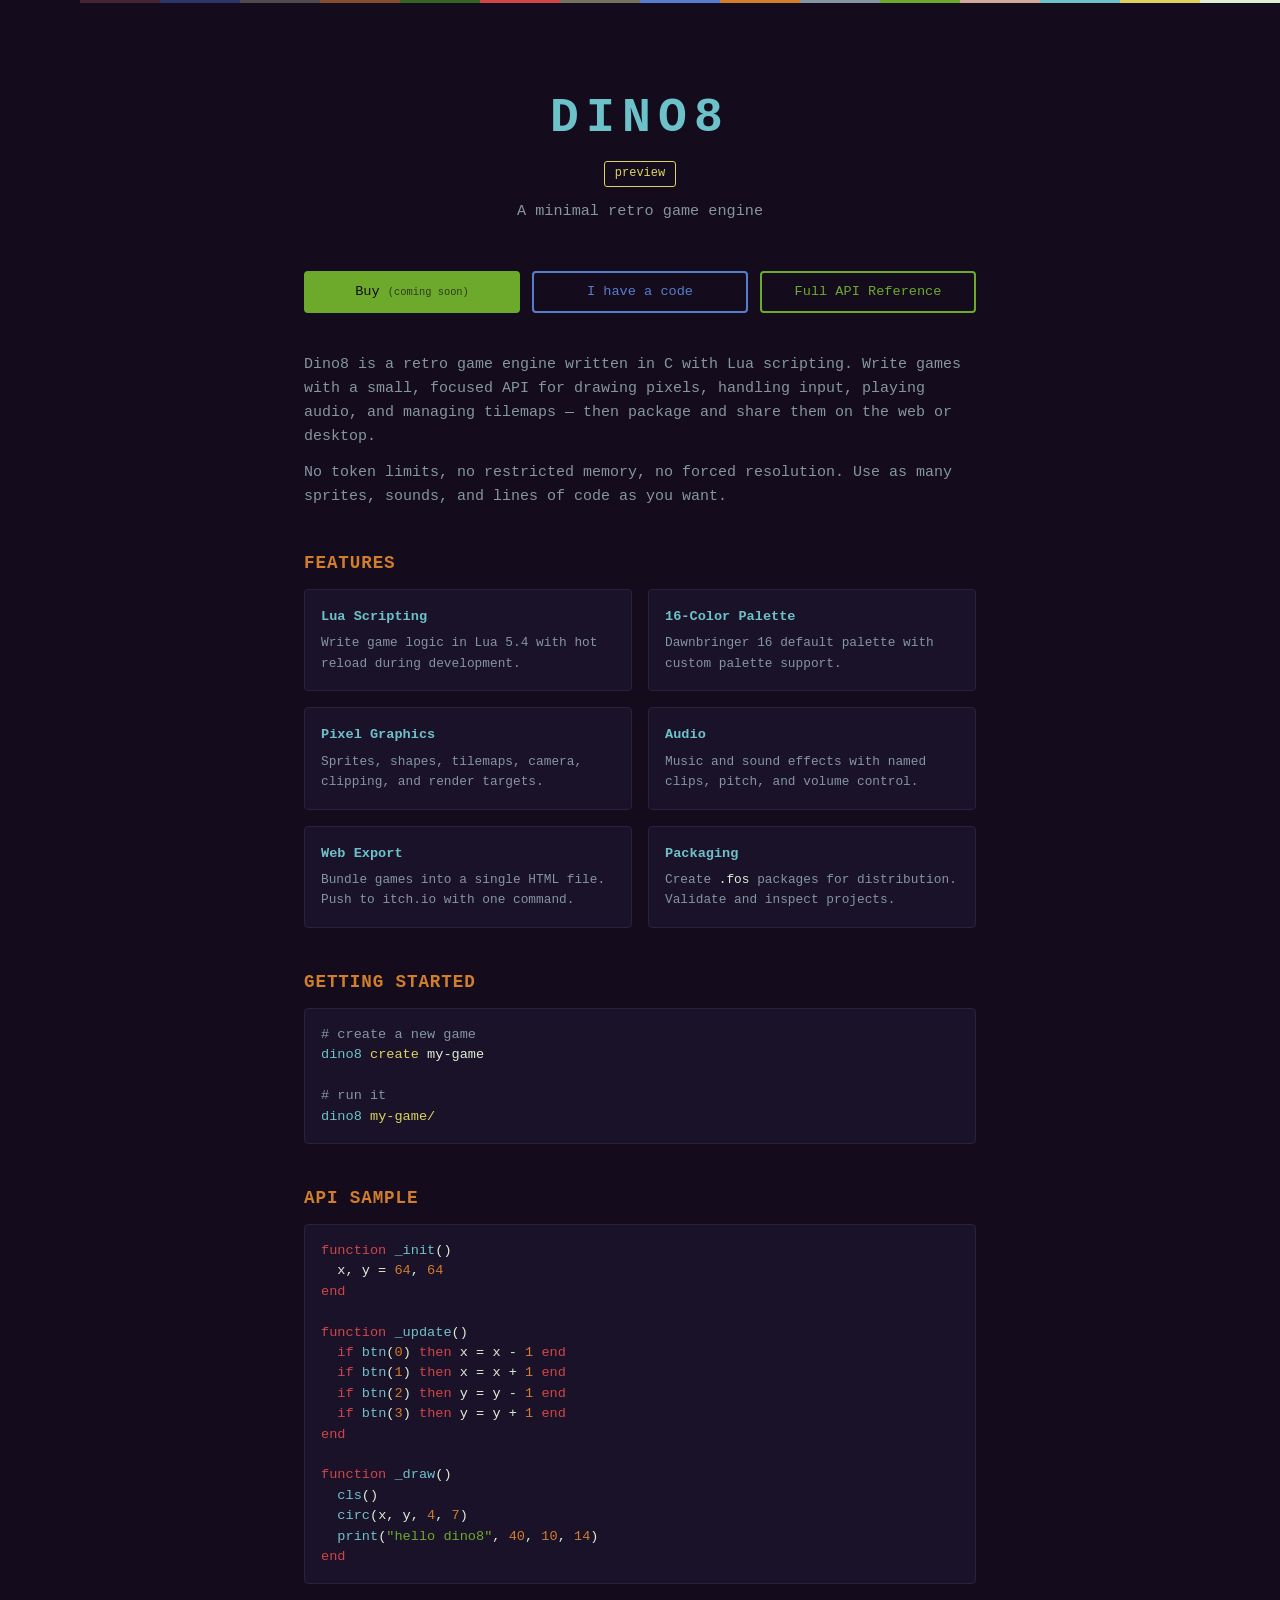
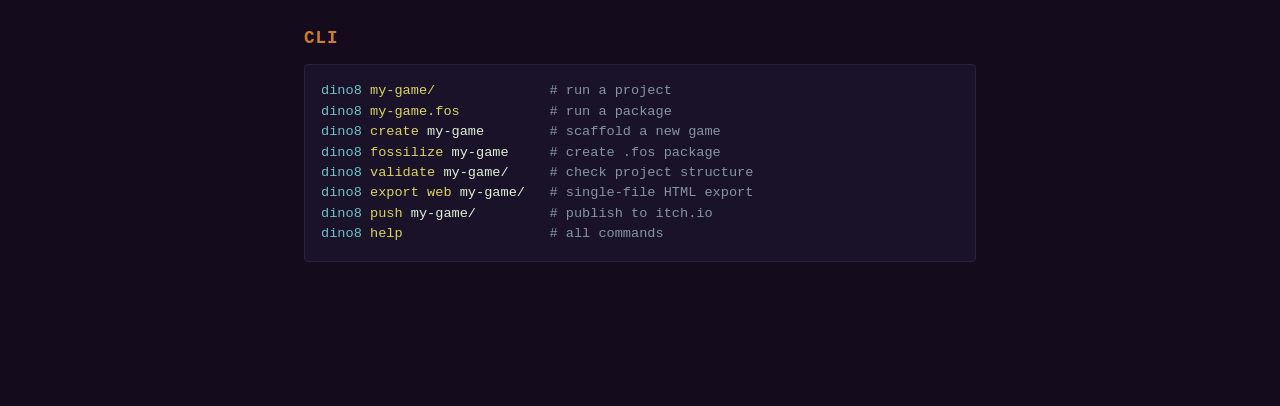
==== commit 41af4533: "deploy site update" ====
--- a/index.html
+++ b/index.html
@@ -170,7 +170,9 @@
     }
 
     .download-links a {
-      display: inline-block;
+      display: inline-flex;
+      align-items: center;
+      gap: 0.4rem;
       padding: 0.4rem 1rem;
       font-family: inherit;
       font-size: 0.8rem;
@@ -185,6 +187,13 @@
     .download-links a:hover {
       background: var(--green);
       color: var(--bg);
+    }
+
+    .download-links a svg {
+      width: 14px;
+      height: 14px;
+      fill: currentColor;
+      flex-shrink: 0;
     }
 
     .code-form {
@@ -246,6 +255,71 @@
 
     .code-msg.error { color: var(--red); }
     .code-msg.success { color: var(--green); }
+
+    .download-progress {
+      margin-top: 0.75rem;
+      width: 100%;
+      max-width: 320px;
+      margin-left: auto;
+      margin-right: auto;
+    }
+
+    .download-progress .progress-bar {
+      height: 8px;
+      background: #2a2040;
+      border-radius: 4px;
+      overflow: hidden;
+    }
+
+    .download-progress .progress-fill {
+      height: 100%;
+      width: 0%;
+      background: var(--green);
+      border-radius: 4px;
+      transition: width 0.15s ease;
+    }
+
+    .download-progress .progress-text {
+      font-size: 0.7rem;
+      color: var(--dim);
+      margin-top: 0.3rem;
+    }
+
+    .post-download {
+      margin-top: 0.75rem;
+      text-align: left;
+      max-width: 480px;
+      margin-left: auto;
+      margin-right: auto;
+    }
+
+    .post-download .thanks {
+      color: var(--green);
+      font-size: 0.9rem;
+      margin-bottom: 0.5rem;
+      text-align: center;
+    }
+
+    .post-download .setup-hint {
+      font-size: 0.78rem;
+      color: var(--dim);
+      margin-bottom: 0.4rem;
+    }
+
+    .post-download pre {
+      font-size: 0.78rem;
+      padding: 0.6rem 0.8rem;
+      margin-bottom: 0.5rem;
+    }
+
+    .post-download a {
+      color: var(--accent);
+      text-decoration: none;
+    }
+
+    .post-download a:hover {
+      text-decoration: underline;
+    }
 
     section {
       margin: 2.5rem 0;
@@ -352,10 +426,12 @@
 
     .palette-bar {
       display: flex;
-      height: 6px;
-      border-radius: 3px;
-      overflow: hidden;
-      margin: 2rem 0;
+      height: 3px;
+      position: fixed;
+      top: 0;
+      left: 0;
+      right: 0;
+      z-index: 100;
     }
 
     .palette-bar span {
@@ -441,7 +517,7 @@
       </div>
     </section>
 
-    <section>
+    <section id="getting-started">
       <h2>GETTING STARTED</h2>
 <pre><span class="c-comment"># create a new game</span>
 <span class="c-cmd">dino8</span> <span class="c-arg">create</span> my-game
@@ -470,7 +546,7 @@
 <span class="c-kw">end</span></pre>
     </section>
 
-    <section>
+    <section id="cli">
       <h2>CLI</h2>
 <pre><span class="c-cmd">dino8</span> <span class="c-arg">my-game/</span>              <span class="c-comment"># run a project</span>
 <span class="c-cmd">dino8</span> <span class="c-arg">my-game.fos</span>           <span class="c-comment"># run a package</span>
@@ -502,6 +578,13 @@
       'macos-x64': 'macOS (Intel)',
       'linux-x64': 'Linux (x64)',
       'windows-x64': 'Windows (x64)',
+    };
+
+    const PLATFORM_ICONS = {
+      'macos-arm64': '<svg viewBox="0 0 384 512"><path d="M318.7 268.7c-.2-36.7 16.4-64.4 50-84.8-18.8-26.9-47.2-41.7-84.7-44.6-35.5-2.8-74.3 20.7-88.5 20.7-15 0-49.4-19.7-76.4-19.7C63.3 141.2 4 184.8 4 273.5q0 39.3 14.4 81.2c12.8 36.7 59 126.7 107.2 125.2 25.2-.6 43-17.9 75.8-17.9 31.8 0 48.3 17.9 76.4 17.9 48.6-.7 90.4-82.5 102.6-119.3-65.2-30.7-61.7-90-61.7-91.9zm-56.6-164.2c27.3-32.4 24.8-61.9 24-72.5-24.1 1.4-52 16.4-67.9 34.9-17.5 19.8-27.8 44.3-25.6 71.9 26.1 2 49.9-11.4 69.5-34.3z"/></svg>',
+      'macos-x64': '<svg viewBox="0 0 384 512"><path d="M318.7 268.7c-.2-36.7 16.4-64.4 50-84.8-18.8-26.9-47.2-41.7-84.7-44.6-35.5-2.8-74.3 20.7-88.5 20.7-15 0-49.4-19.7-76.4-19.7C63.3 141.2 4 184.8 4 273.5q0 39.3 14.4 81.2c12.8 36.7 59 126.7 107.2 125.2 25.2-.6 43-17.9 75.8-17.9 31.8 0 48.3 17.9 76.4 17.9 48.6-.7 90.4-82.5 102.6-119.3-65.2-30.7-61.7-90-61.7-91.9zm-56.6-164.2c27.3-32.4 24.8-61.9 24-72.5-24.1 1.4-52 16.4-67.9 34.9-17.5 19.8-27.8 44.3-25.6 71.9 26.1 2 49.9-11.4 69.5-34.3z"/></svg>',
+      'linux-x64': '<svg viewBox="0 0 448 512"><path d="M220.8 123.3c1 .5 1.8 1.7 3 1.7 1.1 0 2.8-.4 2.9-1.5.2-1.4-1.9-2.3-3.2-2.9-1.7-.7-3.9-1-5.5-.1-.4.2-.8.7-.6 1.1.3 1.3 2.3 1.1 3.4 1.7zm-21.9 1.7c1.2 0 2-1.2 3-1.7 1.1-.6 3.1-.4 3.5-1.6.2-.4-.2-.9-.6-1.1-1.6-.9-3.8-.6-5.5.1-1.3.6-3.4 1.5-3.2 2.9.1 1 1.8 1.5 2.8 1.4zM420 403.8c-3.6-4-5.3-11.6-7.2-19.7-1.8-8.1-3.9-16.8-10.5-22.4-1.3-1.1-2.6-2.1-4-2.9-1.3-.8-2.7-1.5-4.1-2 9.2-27.3 5.6-54.5-3.7-79.1-11.4-30.1-31.3-56.4-46.5-74.4-17.1-21.5-33.7-41.9-33.4-72C311.1 85.4 315.7.1 234.8 0 132.4-.2 158 103.4 156.9 135.2c-1.7 23.4-6.4 41.8-22.5 64.7-18.9 22.5-45.5 58.8-58.1 96.7-6 17.9-8.8 36.1-6.2 53.3-6.5 5.8-11.4 14.7-16.6 20.2-4.2 4.3-10.3 5.9-17 8.3s-14 6-18.5 14.5c-2.1 3.9-2.8 8.1-2.8 12.4 0 3.9.6 7.9 1.2 11.8 1.2 8.1 2.6 15.7.8 20.8-5.2 14.4-5.9 24.4-2.2 31.7 3.8 7.3 11.4 10.5 20.1 12.3 17.3 3.6 40.8 2.7 59.3 12.5 19.8 10.4 39.9 14.1 55.9 10.4 11.6-2.6 21.1-9.6 25.9-20.2 12.5-.1 26.3-5.4 48.3-6.6 14.9-1.2 33.6 5.3 55.1 4.1.6 2.3 1.4 4.6 2.5 6.7v.1c8.3 16.7 23.8 24.3 40.3 23 16.6-1.3 34.1-11 48.3-27.9 13.6-16.4 36-23.2 50.9-32.2 7.4-4.5 13.4-10.1 13.9-18.3.4-8.2-4.4-17.3-15.5-29.7zM223.7 87.3c9.8-22.2 34.2-21.8 44-.4 6.5 14.2 3.6 30.9-4.3 40.4-1.6-.8-5.9-2.6-12.6-4.9 1.1-1.2 3.1-2.7 3.9-4.6 4.8-11.8-.2-27-9.1-27.3-7.3-.5-13.9 10.8-11.8 23-4.1-2-9.4-3.5-13-4.4-1-6.9-.3-14.6 2.9-21.8zM183 75.8c10.1 0 20.8 14.2 19.1 33.5-3.5 1-7.1 2.5-10.2 4.6 1.2-8.9-3.3-20.1-9.6-19.6-8.4.7-9.8 21.2-1.8 28.1 1 .8 1.9-.2-5.9 5.5-15.6-14.6-10.5-52.1 8.4-52.1zm-13.6 60.7c6.2-4.6 13.6-10 14.1-10.5 4.7-4.4 13.5-14.2 27.9-14.2 7.1 0 15.6 2.3 25.9 8.9 6.3 4.1 11.3 8.8 15.3 13.7 12.6 15.6 14 28.7 17.8 37.2 7.8 17.5 8.7 34.3 8.1 47.6-17.3 20.5-35.7 31.2-34.2 66.1.3 10.1 2.4 30.7 10.3 47.2-16 3.1-31.6 11.9-43.6 20.2-2.1 1.5-8.1 5.5-17.3 5.5h-.6c-5.5 0-9.5-1.5-14.5-3.9-8-3.9-19.2-10.6-39-14.4 3.4-14.1 1.4-27.1-2.4-36.6-3.1-7.9-7.5-13.6-10.1-16.2-10.2 12.2-14.1 26.7-14.6 39.8-6.2-1.7-12.7-2.5-18.6-2.5-5.9-.1-11.1 1-15 3.3-1.1-14.5.3-31.7 6.8-49.2 8.2-22 25-44.3 41-60.2-6.1-8.2-12.6-16.5-19.2-26-15.3-21.4-24.3-45.7-25.7-63-.1 0-.2 0 0 0v-.3c.5-12.4 2.6-24.7 8.8-34.9zm-34.6 229.1c4.8-9.2 14.3-14.7 24.1-18 9.8-3.3 20.1-4.7 29.3-4 .1 8.6 1.6 16.6 3.7 23.6-9.5-.4-20.7.7-32.4 5.8-7.2 3.1-13.6 7.6-19 13.1-2.3-7.5-3.8-13.4-5.7-20.5zm-28.6-11.8c6.4-9.6 14.4-15.3 17-16.9-5.3-6.4-14.7-3.5-24-.7-2.1-7.4-.3-13.5 2.1-18.2 1.8-3.3 6.2-9.1 9.8-11.7 1-2.9 1.6-5.9 1.9-8.5 0 0 0-.1.1-.1 1.4 3.8 6.1 14.3 6 14.2-10.2 9.4-10.3 27.9-12.9 41.9zm35.9 51.6c-6.9 0-15.3-6.6-20-18.7 10.4-4.6 22.2-8.3 29.8-6.1 4 1.2 6.9 3.7 8.1 7.8 1.7 5.9-.5 11.9-5.2 14.2-3.3 1.8-7.7 2.8-12.7 2.8zM381 395.2c-1.1 1.6-2.7 2.9-4.4 3.9-14 8.5-35.8 15.8-48.2 30.7-13.3 15.7-30.3 25.5-45.6 26.7-14.5 1.1-28.2-5.7-35.6-21.3-.2-.4-.4-.8-.6-1.3 24.5-11.6 37-35.5 35.3-61.1-1.3-19.5 10.4-38.3 26.1-51.7 1.7-.1 3.4 0 5 .3 6.5 1.3 13.3 4.8 17.3 10.5 8.3 11.5 9.2 27.9 19.2 43.8 5.4 8.6 10.7 14.6 13.4 18.8 1.3 2.1 1.7 2.9 2.1 4l-4 .6c4.8 3.3 8.4 7.4 11.1 11.4 2.5 3.9 4.2 7.9 5 11.6.5 2.1.6 3.7.4 5.1z"/></svg>',
+      'windows-x64': '<svg viewBox="0 0 448 512"><path d="M0 93.7l183.6-25.3v177.4H0V93.7zm0 324.6l183.6 25.3V268.4H0v149.9zm203.8 28L448 480V268.4H203.8v177.9zm0-380.6v180.1H448V32L203.8 65.7z"/></svg>',
     };
 
     let validatedCode = null;
@@ -559,7 +642,7 @@
       container.innerHTML = '';
       platforms.forEach(p => {
         const a = document.createElement('a');
-        a.textContent = PLATFORM_LABELS[p] || p;
+        a.innerHTML = (PLATFORM_ICONS[p] || '') + ' ' + (PLATFORM_LABELS[p] || p);
         a.href = '#';
         a.onclick = (e) => { e.preventDefault(); downloadBuild(p); };
         container.appendChild(a);
@@ -569,7 +652,27 @@
 
     async function downloadBuild(platform) {
       const msg = document.getElementById('codeMsg');
-      msg.textContent = 'Starting download...';
+      const linksEl = document.getElementById('downloadLinks');
+      const earlyAccess = document.getElementById('earlyAccess');
+
+      // Hide platform links and show progress bar
+      linksEl.style.display = 'none';
+      msg.textContent = '';
+      msg.className = 'code-msg';
+
+      let progressEl = document.getElementById('downloadProgress');
+      if (!progressEl) {
+        progressEl = document.createElement('div');
+        progressEl.id = 'downloadProgress';
+        progressEl.className = 'download-progress';
+        progressEl.innerHTML = '<div class="progress-bar"><div class="progress-fill" id="progressFill"></div></div><div class="progress-text" id="progressText">Downloading...</div>';
+        earlyAccess.appendChild(progressEl);
+      }
+      progressEl.style.display = 'block';
+      const fill = document.getElementById('progressFill');
+      const progressText = document.getElementById('progressText');
+      fill.style.width = '0%';
+      progressText.textContent = 'Downloading...';
 
       try {
         const res = await fetch(`${WORKER_URL}/download`, {
@@ -582,29 +685,115 @@
           const err = await res.json();
           msg.textContent = err.error || 'Download failed.';
           msg.className = 'code-msg error';
+          progressEl.style.display = 'none';
+          linksEl.style.display = 'flex';
           return;
         }
 
-        const blob = await res.blob();
         const disposition = res.headers.get('Content-Disposition') || '';
-        const match = disposition.match(/filename="(.+)"/);
-        const filename = match ? match[1] : `dino8-${platform}.zip`;
-
-        const url = URL.createObjectURL(blob);
-        const a = document.createElement('a');
-        a.href = url;
-        a.download = filename;
-        document.body.appendChild(a);
-        a.click();
-        a.remove();
-        URL.revokeObjectURL(url);
-
-        msg.textContent = 'Download started!';
-        msg.className = 'code-msg success';
+        const fnMatch = disposition.match(/filename="(.+)"/);
+        const filename = fnMatch ? fnMatch[1] : `dino8-${platform}.zip`;
+        const contentLength = res.headers.get('Content-Length');
+        const total = contentLength ? parseInt(contentLength, 10) : 0;
+
+        if (total && res.body) {
+          const reader = res.body.getReader();
+          const chunks = [];
+          let received = 0;
+
+          while (true) {
+            const { done, value } = await reader.read();
+            if (done) break;
+            chunks.push(value);
+            received += value.length;
+            const pct = Math.min(Math.round((received / total) * 100), 100);
+            fill.style.width = pct + '%';
+            const mb = (received / (1024 * 1024)).toFixed(1);
+            const totalMb = (total / (1024 * 1024)).toFixed(1);
+            progressText.textContent = `${mb} MB / ${totalMb} MB (${pct}%)`;
+          }
+
+          const blob = new Blob(chunks);
+          triggerDownload(blob, filename);
+        } else {
+          // Fallback: no content-length, simulate progress
+          fill.style.transition = 'width 2s ease';
+          fill.style.width = '80%';
+          const blob = await res.blob();
+          fill.style.transition = 'width 0.15s ease';
+          fill.style.width = '100%';
+          triggerDownload(blob, filename);
+        }
+
+        progressText.textContent = 'Complete!';
+        fill.style.width = '100%';
+
+        // After a brief moment, show post-download message
+        setTimeout(() => {
+          progressEl.style.display = 'none';
+          showPostDownload(platform, filename);
+        }, 600);
+
       } catch {
         msg.textContent = 'Download failed. Try again.';
         msg.className = 'code-msg error';
+        progressEl.style.display = 'none';
+        linksEl.style.display = 'flex';
       }
+    }
+
+    function triggerDownload(blob, filename) {
+      const url = URL.createObjectURL(blob);
+      const a = document.createElement('a');
+      a.href = url;
+      a.download = filename;
+      document.body.appendChild(a);
+      a.click();
+      a.remove();
+      URL.revokeObjectURL(url);
+    }
+
+    function showPostDownload(platform, filename) {
+      const earlyAccess = document.getElementById('earlyAccess');
+      const msg = document.getElementById('codeMsg');
+      msg.textContent = '';
+      msg.className = 'code-msg';
+
+      let postEl = document.getElementById('postDownload');
+      if (postEl) postEl.remove();
+
+      const isWindows = platform.startsWith('windows');
+      const ext = filename.endsWith('.tar.gz') ? 'tar.gz' : 'zip';
+
+      let extractCmd, aliasHint;
+      if (isWindows) {
+        extractCmd = `<span class="c-comment"># extract and add to PATH</span>\n<span class="c-comment"># unzip ${filename} to a folder, e.g. C:\\dino8</span>\n<span class="c-comment"># then add that folder to your system PATH</span>`;
+        aliasHint = 'Add the folder containing <code>dino8.exe</code> to your system PATH so you can run it from any terminal.';
+      } else {
+        const dir = platform.startsWith('macos') ? '~/dino8' : '~/dino8';
+        const unzipCmd = ext === 'tar.gz'
+          ? `<span class="c-cmd">tar</span> <span class="c-arg">xzf</span> ${filename} <span class="c-arg">-C</span> ${dir}`
+          : `<span class="c-cmd">unzip</span> ${filename} <span class="c-arg">-d</span> ${dir}`;
+        extractCmd = `<span class="c-comment"># extract</span>\n<span class="c-cmd">mkdir</span> <span class="c-arg">-p</span> ${dir}\n${unzipCmd}`;
+        aliasHint = `Add an alias so <code>dino8</code> is available everywhere:`;
+      }
+
+      const aliasBlock = isWindows ? '' : `
+        <pre><span class="c-comment"># add to ~/.zshrc or ~/.bashrc</span>
+<span class="c-cmd">alias</span> <span class="c-arg">dino8</span>=<span class="c-str">"~/dino8/dino8"</span></pre>`;
+
+      postEl = document.createElement('div');
+      postEl.id = 'postDownload';
+      postEl.className = 'post-download';
+      postEl.innerHTML = `
+        <div class="thanks">Thanks for downloading Dino8!</div>
+        <p class="setup-hint">Set up your environment:</p>
+        <pre>${extractCmd}</pre>
+        <p class="setup-hint">${aliasHint}</p>
+        ${aliasBlock}
+        <p class="setup-hint">Then get started &mdash; <a href="#cli">see the CLI reference below</a>.</p>
+      `;
+      earlyAccess.appendChild(postEl);
     }
 
     document.getElementById('codeInput').addEventListener('keydown', function(e) {
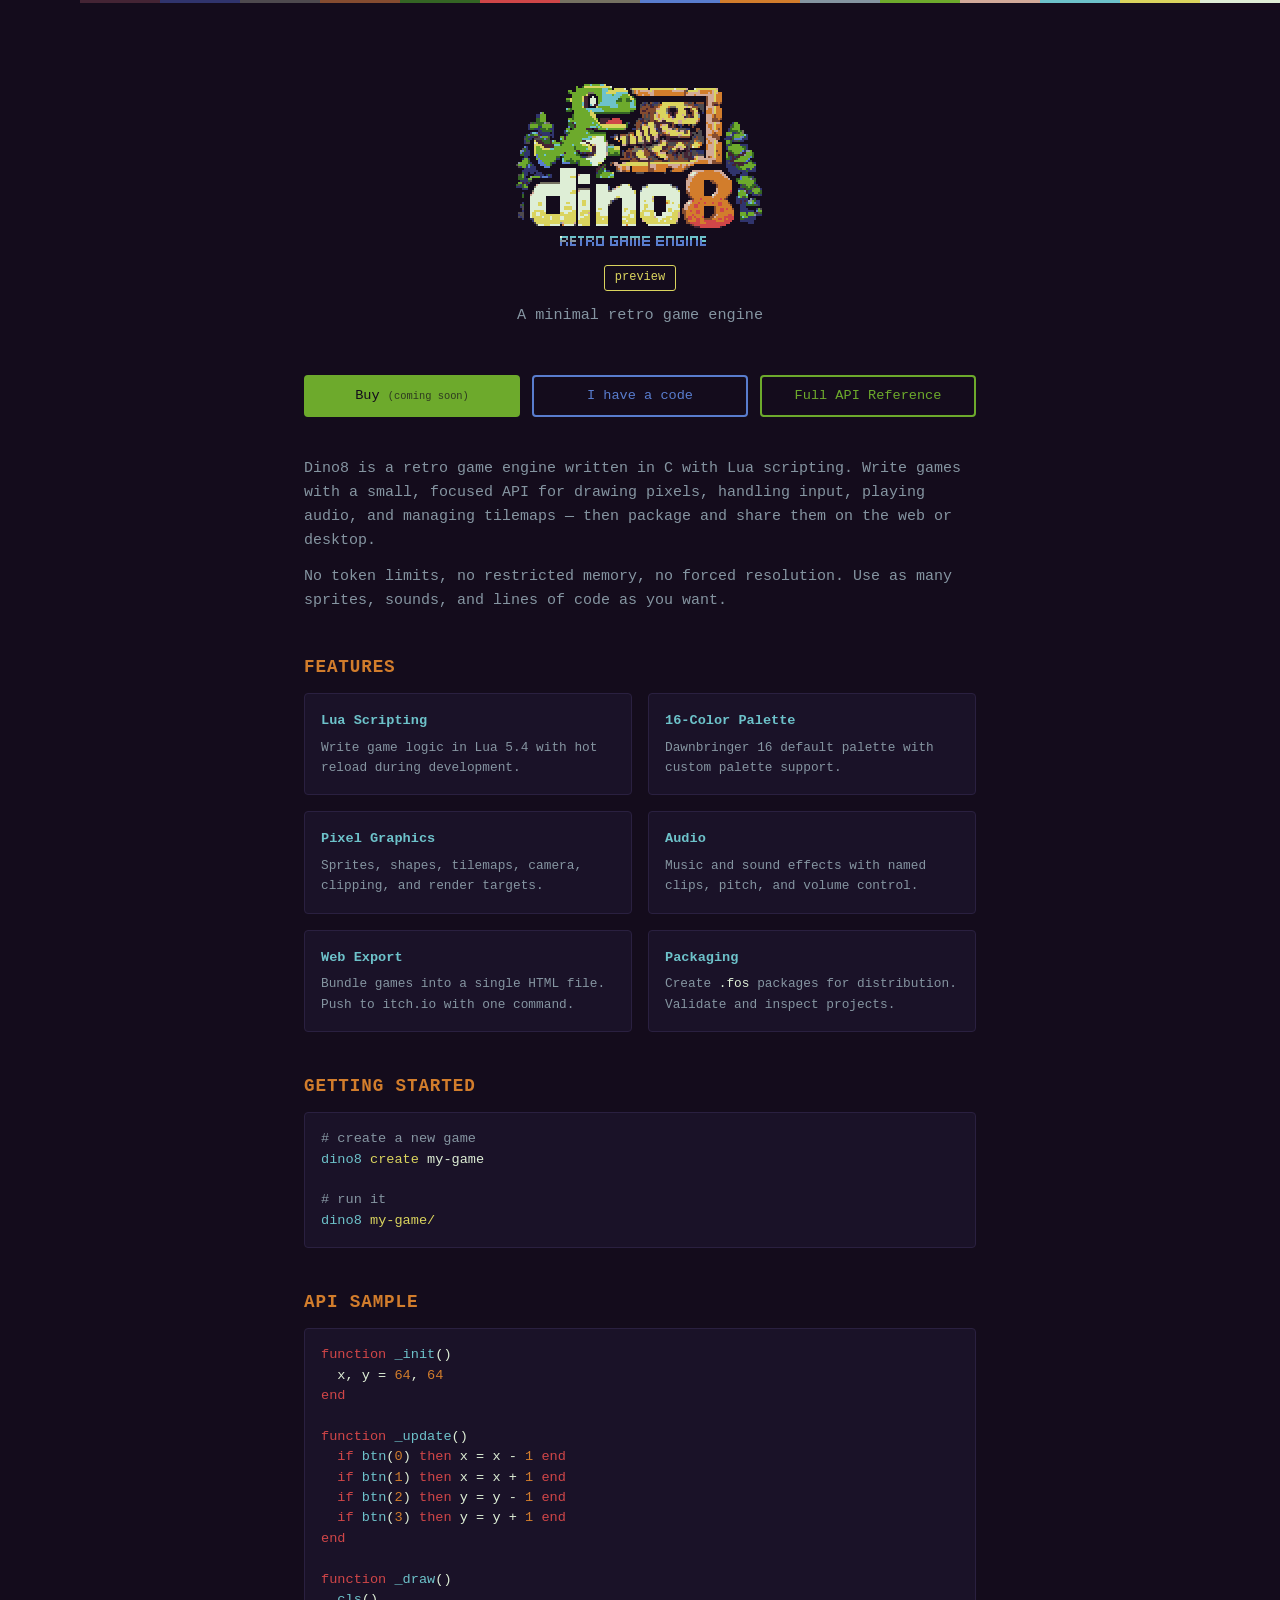
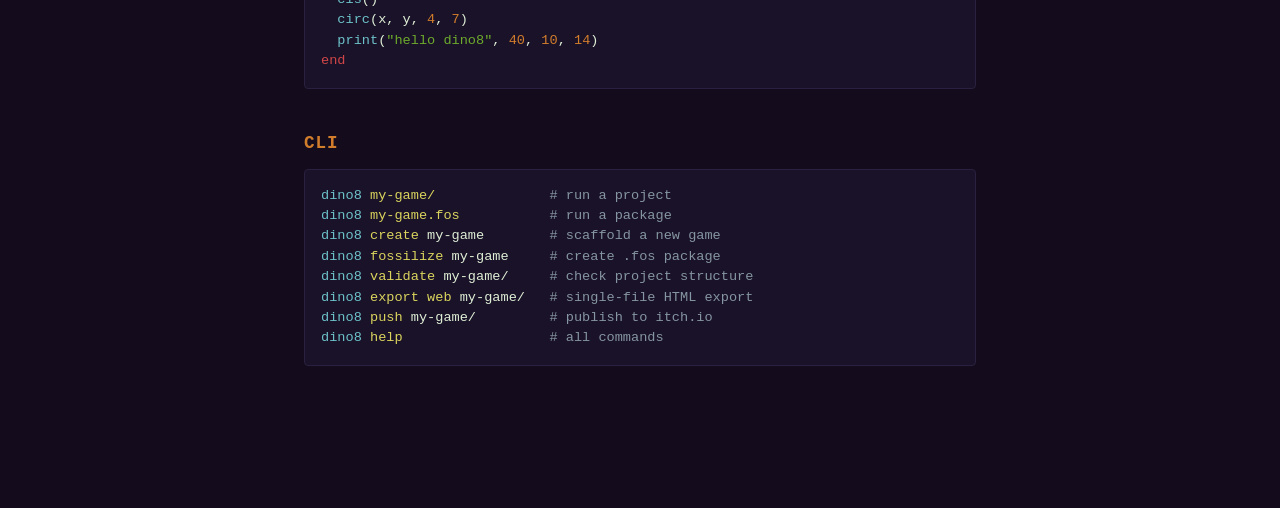
==== commit e5466c50: "deploy site update" ====
--- a/index.html
+++ b/index.html
@@ -4,6 +4,7 @@
   <meta charset="UTF-8">
   <meta name="viewport" content="width=device-width, initial-scale=1.0">
   <title>Dino8 - Retro Game Engine</title>
+  <link rel="icon" href="favicon.ico" type="image/x-icon">
   <style>
     :root {
       --bg: #140C1C;
@@ -442,7 +443,8 @@
 <body>
   <div class="container">
     <header>
-      <h1>DINO8</h1>
+      <img src="[data-uri]" alt="dino8" style="image-rendering: pixelated; width: 256px; height: auto;">
+      <br>
       <span class="version" id="versionBadge">...</span>
       <div class="tagline">A minimal retro game engine</div>
     </header>
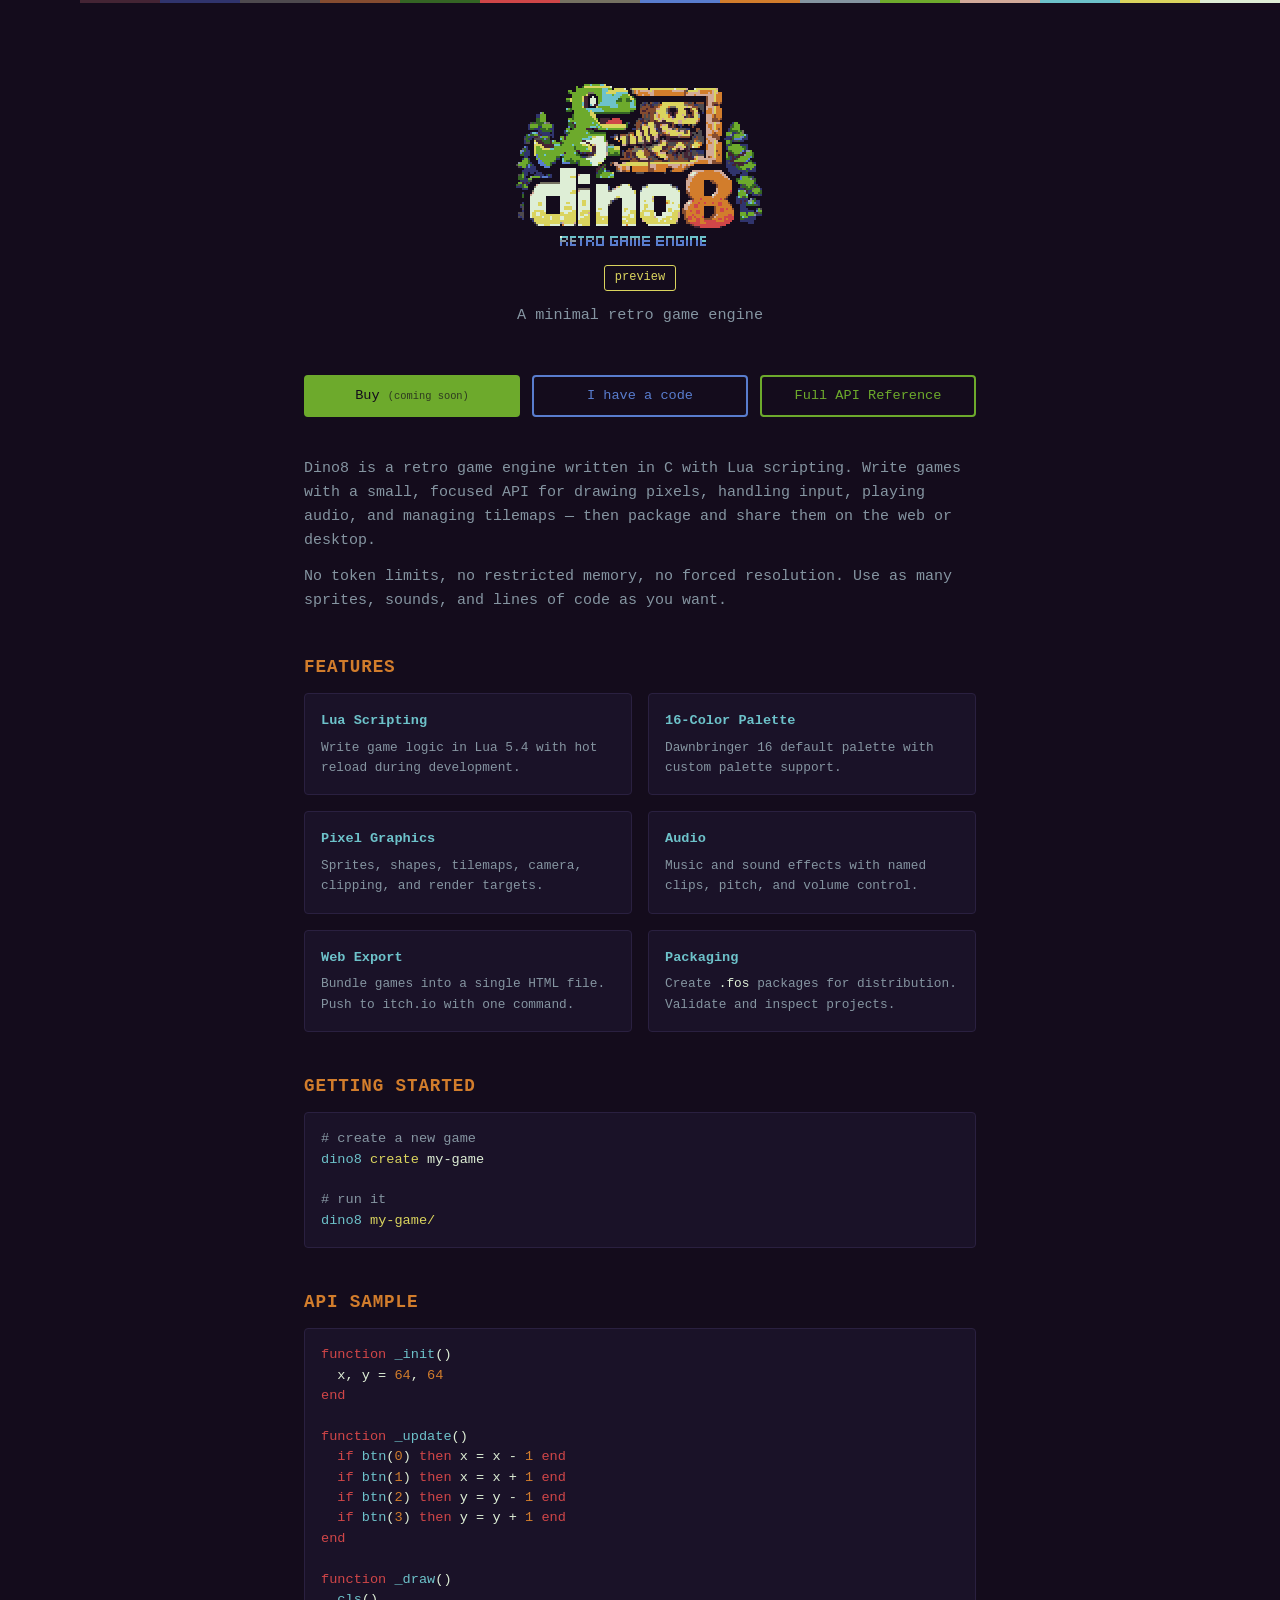
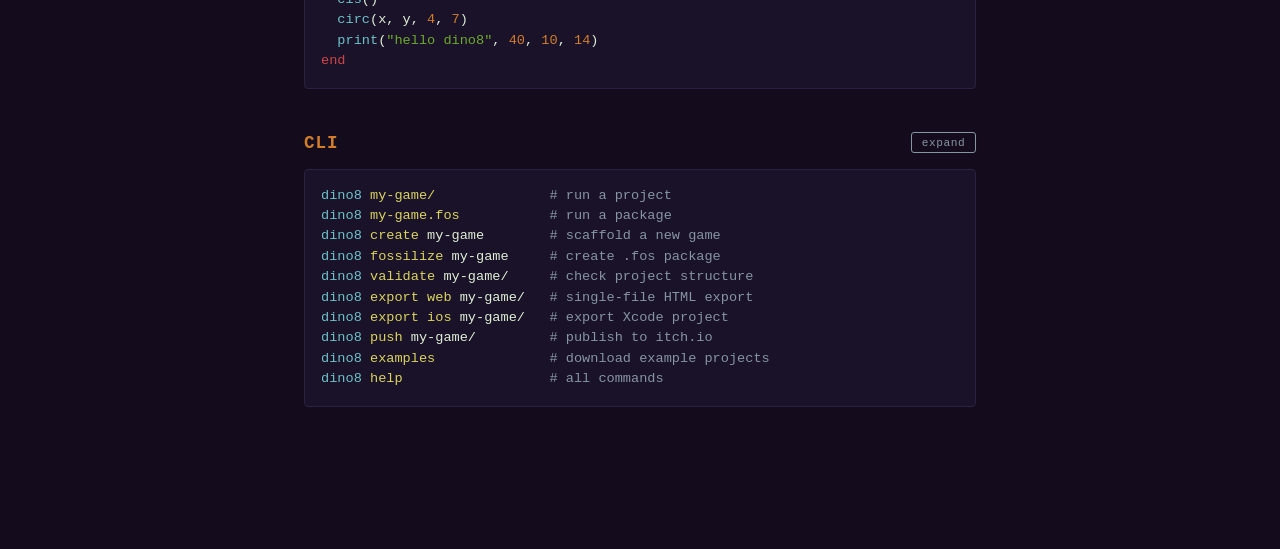
==== commit d57958f8: "deploy site update" ====
--- a/index.html
+++ b/index.html
@@ -354,6 +354,64 @@
     .c-cmd { color: var(--accent); }
     .c-arg { color: var(--yellow); }
     .c-str { color: var(--green); }
+
+    .cli-header {
+      display: flex;
+      align-items: center;
+      justify-content: space-between;
+      margin-bottom: 0.75rem;
+    }
+
+    .cli-header h2 {
+      margin-bottom: 0;
+    }
+
+    .cli-toggle {
+      padding: 0.2rem 0.6rem;
+      font-family: inherit;
+      font-size: 0.7rem;
+      background: transparent;
+      border: 1px solid var(--dim);
+      border-radius: 3px;
+      color: var(--dim);
+      cursor: pointer;
+      transition: border-color 0.15s, color 0.15s;
+      letter-spacing: 0.05em;
+    }
+
+    .cli-toggle:hover {
+      border-color: var(--accent);
+      color: var(--accent);
+    }
+
+    .cli-cmd-list {
+      display: flex;
+      flex-direction: column;
+      gap: 0.25rem;
+    }
+
+    .cli-cmd-item pre {
+      margin-bottom: 0;
+      border-bottom: none;
+      border-radius: 4px 4px 0 0;
+    }
+
+    .cli-cmd-item p {
+      background: var(--bg2);
+      border: 1px solid #2a2040;
+      border-top: none;
+      border-radius: 0 0 4px 4px;
+      padding: 0.5rem 1rem;
+      margin: 0 0 0.5rem;
+      color: var(--dim);
+      font-size: 0.8rem;
+      line-height: 1.5;
+    }
+
+    .cli-cmd-item p code {
+      color: var(--accent);
+      font-size: 0.8rem;
+    }
 
     .features {
       display: grid;
@@ -549,15 +607,90 @@
     </section>
 
     <section id="cli">
-      <h2>CLI</h2>
+      <div class="cli-header">
+        <h2>CLI</h2>
+        <button class="cli-toggle" onclick="toggleCliView()" id="cliToggle">expand</button>
+      </div>
+      <div id="cliCompact">
 <pre><span class="c-cmd">dino8</span> <span class="c-arg">my-game/</span>              <span class="c-comment"># run a project</span>
 <span class="c-cmd">dino8</span> <span class="c-arg">my-game.fos</span>           <span class="c-comment"># run a package</span>
 <span class="c-cmd">dino8</span> <span class="c-arg">create</span> my-game        <span class="c-comment"># scaffold a new game</span>
 <span class="c-cmd">dino8</span> <span class="c-arg">fossilize</span> my-game     <span class="c-comment"># create .fos package</span>
 <span class="c-cmd">dino8</span> <span class="c-arg">validate</span> my-game/     <span class="c-comment"># check project structure</span>
 <span class="c-cmd">dino8</span> <span class="c-arg">export web</span> my-game/   <span class="c-comment"># single-file HTML export</span>
+<span class="c-cmd">dino8</span> <span class="c-arg">export ios</span> my-game/   <span class="c-comment"># export Xcode project</span>
 <span class="c-cmd">dino8</span> <span class="c-arg">push</span> my-game/         <span class="c-comment"># publish to itch.io</span>
+<span class="c-cmd">dino8</span> <span class="c-arg">examples</span>              <span class="c-comment"># download example projects</span>
 <span class="c-cmd">dino8</span> <span class="c-arg">help</span>                  <span class="c-comment"># all commands</span></pre>
+      </div>
+      <div id="cliExpanded" style="display:none;">
+        <div class="cli-cmd-list">
+          <div class="cli-cmd-item">
+            <pre><span class="c-cmd">dino8</span> <span class="c-arg">my-game/</span></pre>
+            <p>Run a game from a project directory. Auto-detects <code>conf.lua</code> and launches your game with hot reload — edit your code and see changes instantly without restarting.</p>
+          </div>
+          <div class="cli-cmd-item">
+            <pre><span class="c-cmd">dino8</span> <span class="c-arg">my-game.fos</span></pre>
+            <p>Run a packaged <code>.fos</code> file. Fossils are self-contained game archives — share them with players or use them for distribution.</p>
+          </div>
+          <div class="cli-cmd-item">
+            <pre><span class="c-cmd">dino8</span> <span class="c-arg">create</span> my-game</pre>
+            <p>Scaffold a new game project with the standard directory structure, a starter <code>conf.lua</code>, and a minimal <code>main.d8</code> entry point. The fastest way to start building.</p>
+          </div>
+          <div class="cli-cmd-item">
+            <pre><span class="c-cmd">dino8</span> <span class="c-arg">fossilize</span> my-game</pre>
+            <p>Package your project into a single <code>.fos</code> archive. Bundles all code, assets, and config into a portable file that can be run, shared, or uploaded.</p>
+          </div>
+          <div class="cli-cmd-item">
+            <pre><span class="c-cmd">dino8</span> <span class="c-arg">validate</span> my-game/</pre>
+            <p>Check your project structure before packaging. Verifies <code>conf.lua</code> is valid, referenced assets exist, and the entry point is reachable — catches mistakes early.</p>
+          </div>
+          <div class="cli-cmd-item">
+            <pre><span class="c-cmd">dino8</span> <span class="c-arg">export web</span> my-game/</pre>
+            <p>Export your game as a single self-contained HTML file. Drop it on any web server or upload to itch.io — no server-side code needed.</p>
+          </div>
+          <div class="cli-cmd-item">
+            <pre><span class="c-cmd">dino8</span> <span class="c-arg">export ios</span> my-game/</pre>
+            <p>Export your game as an Xcode project ready for iOS. Generates the full project structure so you can build and deploy to iPhone and iPad.</p>
+          </div>
+          <div class="cli-cmd-item">
+            <pre><span class="c-cmd">dino8</span> <span class="c-arg">push</span> my-game/</pre>
+            <p>Publish your game directly to itch.io using butler. Handles fossilizing, web export, and upload in one step — configure your <code>itch</code> table in <code>conf.lua</code> and go.</p>
+          </div>
+          <div class="cli-cmd-item">
+            <pre><span class="c-cmd">dino8</span> <span class="c-arg">info</span> my-game.fos</pre>
+            <p>Display metadata about a <code>.fos</code> file or project — title, author, version, file count, and size. Useful for inspecting packages before distributing.</p>
+          </div>
+          <div class="cli-cmd-item">
+            <pre><span class="c-cmd">dino8</span> <span class="c-arg">list</span> my-game.fos</pre>
+            <p>Show the file tree inside a <code>.fos</code> archive. Handy for verifying what got packaged or debugging missing assets.</p>
+          </div>
+          <div class="cli-cmd-item">
+            <pre><span class="c-cmd">dino8</span> <span class="c-arg">extract</span> my-game.fos</pre>
+            <p>Extract a <code>.fos</code> archive back into a directory. Useful for inspecting packaged games, modding, or recovering source from a distributed fossil.</p>
+          </div>
+          <div class="cli-cmd-item">
+            <pre><span class="c-cmd">dino8</span> <span class="c-arg">test</span> my-game/</pre>
+            <p>Run unit tests for your game in headless mode. Executes your test suite and reports results without opening a window.</p>
+          </div>
+          <div class="cli-cmd-item">
+            <pre><span class="c-cmd">dino8</span> <span class="c-arg">simulate</span> my-game/</pre>
+            <p>Run your game in headless simulation mode — no window, no audio. Great for automated testing, CI pipelines, or verifying game logic without a display.</p>
+          </div>
+          <div class="cli-cmd-item">
+            <pre><span class="c-cmd">dino8</span> <span class="c-arg">examples</span></pre>
+            <p>Download the official example projects. A quick way to explore what dino8 can do and learn from working code.</p>
+          </div>
+          <div class="cli-cmd-item">
+            <pre><span class="c-cmd">dino8</span> <span class="c-arg">update</span></pre>
+            <p>Update the dino8 engine to the latest version. Checks for a newer release and installs it in place.</p>
+          </div>
+          <div class="cli-cmd-item">
+            <pre><span class="c-cmd">dino8</span> <span class="c-arg">help</span></pre>
+            <p>Show the full list of commands and global options. Use <code>dino8 help &lt;command&gt;</code> for details on a specific command.</p>
+          </div>
+        </div>
+      </div>
     </section>
 
 
@@ -565,7 +698,17 @@
   </div>
 
   <script>
-    const WORKER_URL = 'https://dino8-codes.pmlomb.workers.dev';
+    function toggleCliView() {
+      const compact = document.getElementById('cliCompact');
+      const expanded = document.getElementById('cliExpanded');
+      const btn = document.getElementById('cliToggle');
+      const isCompact = compact.style.display !== 'none';
+      compact.style.display = isCompact ? 'none' : '';
+      expanded.style.display = isCompact ? '' : 'none';
+      btn.textContent = isCompact ? 'compact' : 'expand';
+    }
+
+    const WORKER_URL = 'https://dino8.pmlomb.workers.dev';
 
     function toggleEarlyAccess() {
       const el = document.getElementById('earlyAccess');
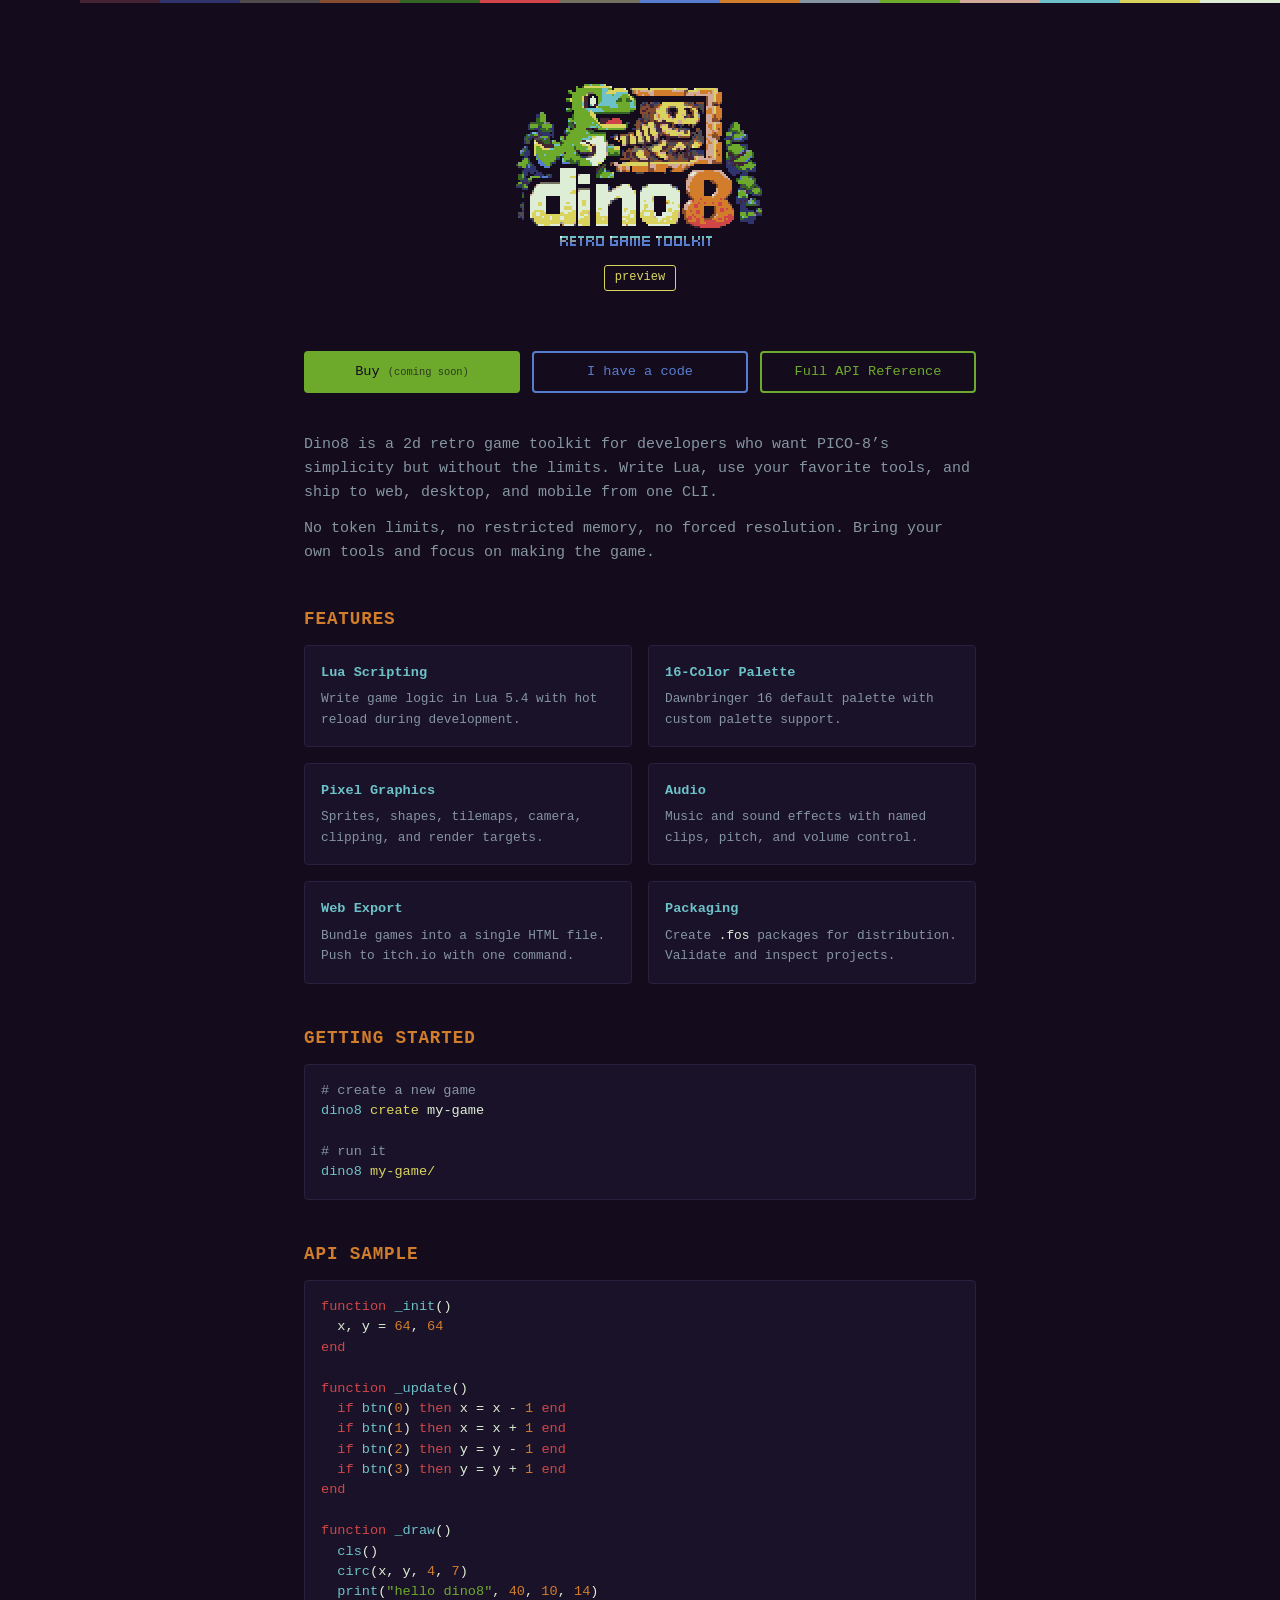
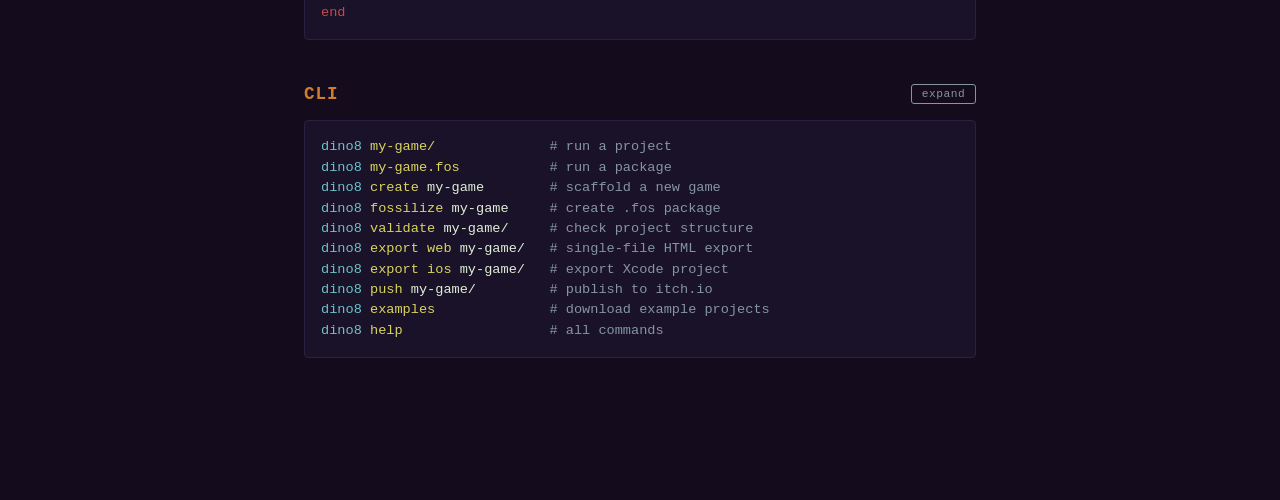
==== commit 78ab6df0: "deploy site update" ====
--- a/index.html
+++ b/index.html
@@ -3,7 +3,7 @@
 <head>
   <meta charset="UTF-8">
   <meta name="viewport" content="width=device-width, initial-scale=1.0">
-  <title>Dino8 - Retro Game Engine</title>
+  <title>Dino8 - Retro Game Toolkit</title>
   <link rel="icon" href="favicon.ico" type="image/x-icon">
   <style>
     :root {
@@ -501,10 +501,9 @@
 <body>
   <div class="container">
     <header>
-      <img src="[data-uri]" alt="dino8" style="image-rendering: pixelated; width: 256px; height: auto;">
+      <img src="[data-uri]" alt="dino8" style="image-rendering: pixelated; width: 256px; height: auto;">
       <br>
       <span class="version" id="versionBadge">...</span>
-      <div class="tagline">A minimal retro game engine</div>
     </header>
 
     <div class="palette-bar">
@@ -543,8 +542,8 @@
     </div>
 
     <section>
-      <p>Dino8 is a retro game engine written in C with Lua scripting. Write games with a small, focused API for drawing pixels, handling input, playing audio, and managing tilemaps &mdash; then package and share them on the web or desktop.</p>
-      <p>No token limits, no restricted memory, no forced resolution. Use as many sprites, sounds, and lines of code as you want.</p>
+      <p>Dino8 is a 2d retro game toolkit for developers who want PICO-8&rsquo;s simplicity but without the limits. Write Lua, use your favorite tools, and ship to web, desktop, and mobile from one CLI.</p>
+      <p>No token limits, no restricted memory, no forced resolution. Bring your own tools and focus on making the game.</p>
     </section>
 
     <section>
@@ -945,16 +944,33 @@
       if (e.key === 'Enter') submitCode();
     });
 
-    // Fetch latest version from worker
-    fetch(`${WORKER_URL}/version`)
-      .then(r => r.json())
-      .then(data => {
-        const badge = document.getElementById('versionBadge');
-        badge.textContent = data.version ? `v${data.version}` : 'preview';
-      })
-      .catch(() => {
-        document.getElementById('versionBadge').textContent = 'preview';
-      });
+    // Fetch latest version from worker (cached for 12 hours)
+    (function() {
+      const CACHE_KEY = 'dino8_version';
+      const CACHE_TS_KEY = 'dino8_version_ts';
+      const CACHE_TTL = 12 * 60 * 60 * 1000; // 12 hours in ms
+      const badge = document.getElementById('versionBadge');
+
+      const cached = localStorage.getItem(CACHE_KEY);
+      const cachedTs = parseInt(localStorage.getItem(CACHE_TS_KEY) || '0', 10);
+
+      if (cached && (Date.now() - cachedTs) < CACHE_TTL) {
+        badge.textContent = cached;
+        return;
+      }
+
+      fetch(`${WORKER_URL}/version`)
+        .then(r => r.json())
+        .then(data => {
+          const label = data.version ? `v${data.version}` : 'preview';
+          badge.textContent = label;
+          localStorage.setItem(CACHE_KEY, label);
+          localStorage.setItem(CACHE_TS_KEY, String(Date.now()));
+        })
+        .catch(() => {
+          badge.textContent = cached || 'preview';
+        });
+    })();
   </script>
 </body>
 </html>
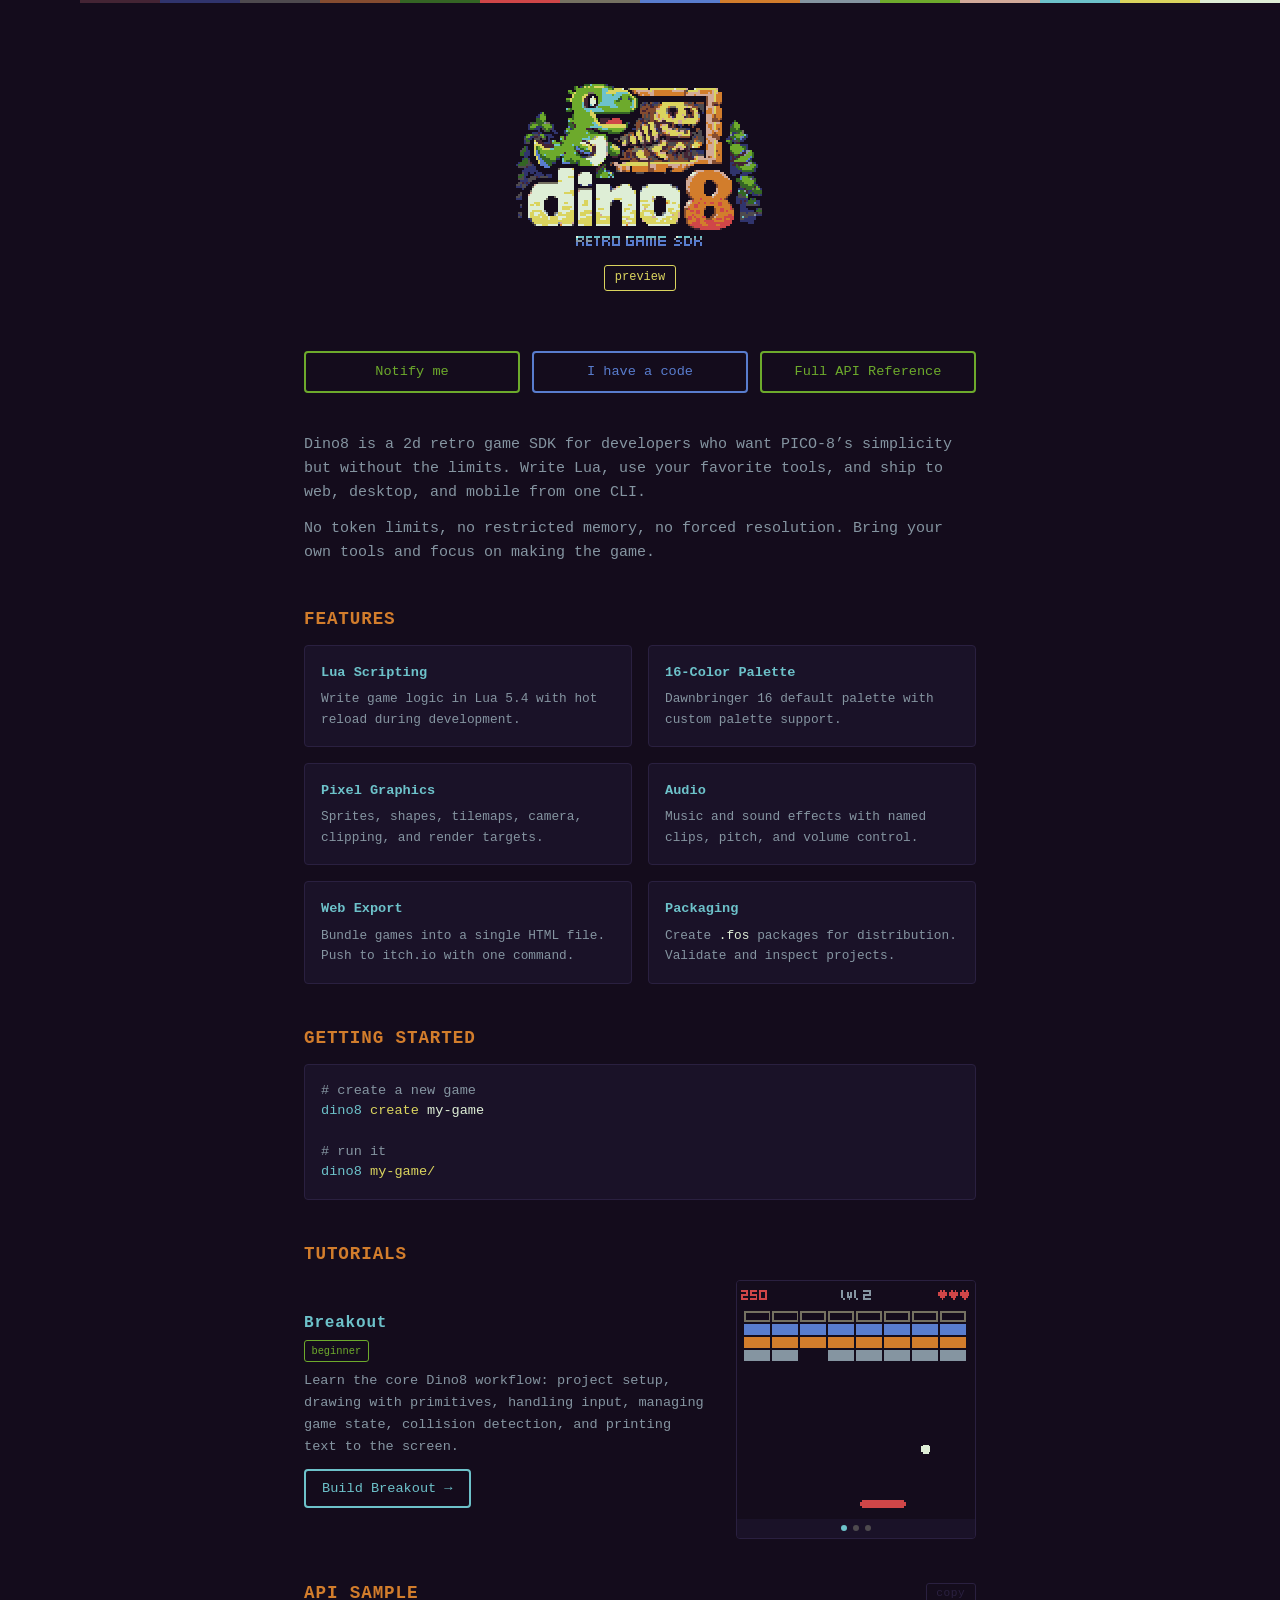
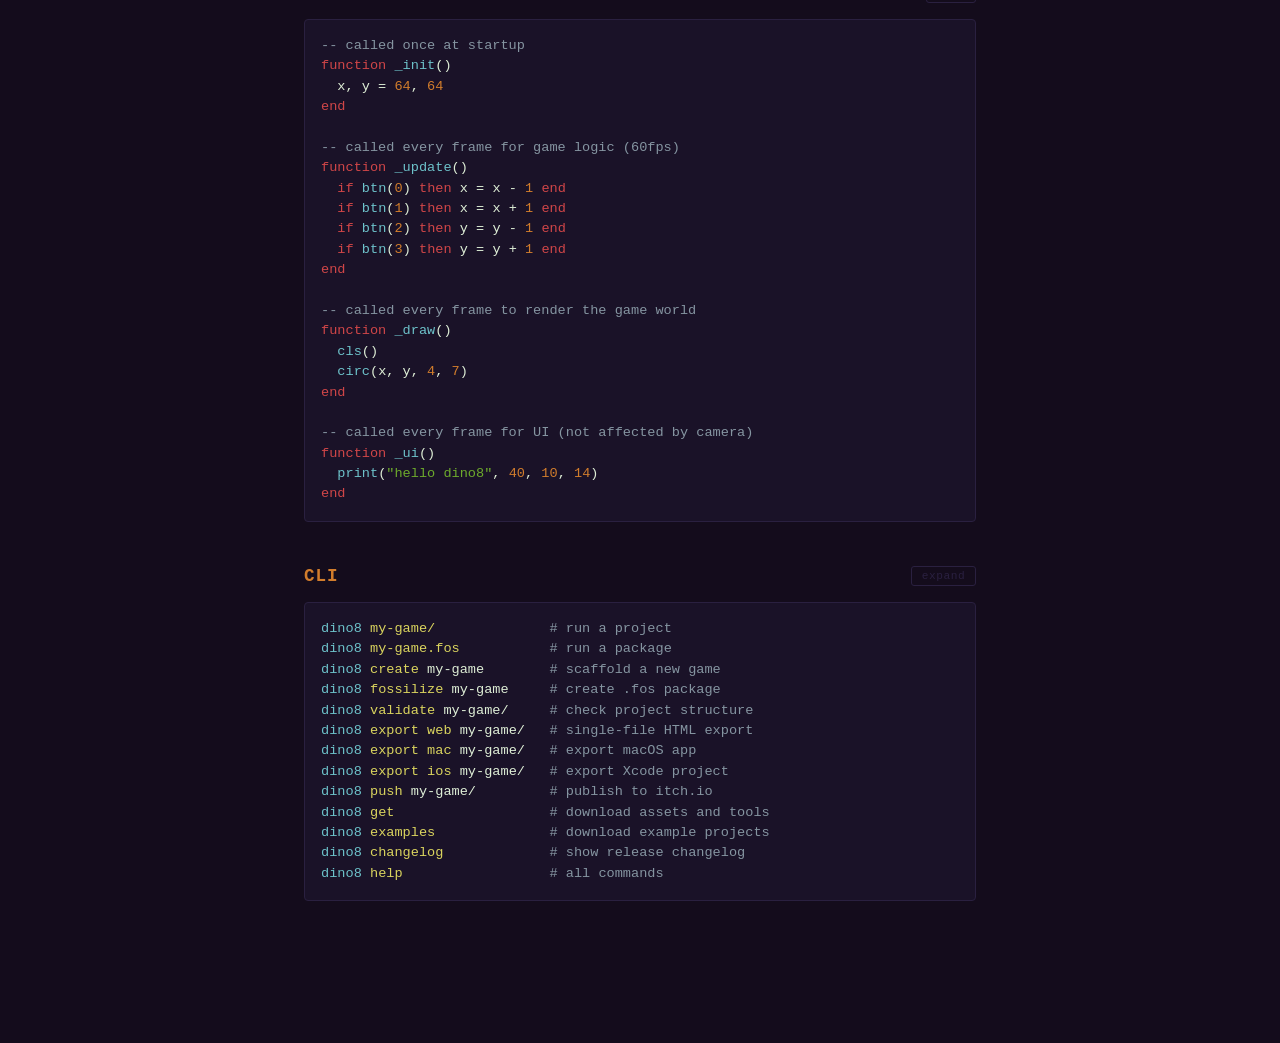
==== commit 9ea6c162: "deploy site update" ====
--- a/index.html
+++ b/index.html
@@ -3,507 +3,17 @@
 <head>
   <meta charset="UTF-8">
   <meta name="viewport" content="width=device-width, initial-scale=1.0">
-  <title>Dino8 - Retro Game Toolkit</title>
+  <title>Dino8 - Retro Game SDK</title>
   <link rel="icon" href="favicon.ico" type="image/x-icon">
-  <style>
-    :root {
-      --bg: #140C1C;
-      --bg2: #1a1228;
-      --text: #DEEED6;
-      --dim: #8595A1;
-      --accent: #6DC2CA;
-      --green: #6DAA2C;
-      --orange: #D27D2C;
-      --red: #D04648;
-      --blue: #597DCE;
-      --yellow: #DAD45E;
-    }
-
-    * { margin: 0; padding: 0; box-sizing: border-box; }
-
-    body {
-      background: var(--bg);
-      color: var(--text);
-      font-family: "SF Mono", "Fira Code", "Consolas", monospace;
-      font-size: 15px;
-      line-height: 1.6;
-    }
-
-    .container {
-      max-width: 720px;
-      margin: 0 auto;
-      padding: 2rem 1.5rem;
-    }
-
-    header {
-      text-align: center;
-      padding: 3rem 0 2rem;
-    }
-
-    header h1 {
-      font-size: 3rem;
-      letter-spacing: 0.15em;
-      color: var(--accent);
-      margin-bottom: 0;
-    }
-
-    header .tagline {
-      color: var(--dim);
-      font-size: 0.95rem;
-    }
-
-    header .version {
-      display: inline-block;
-      margin-top: 0.25rem;
-      margin-bottom: 0.75rem;
-      padding: 0.15rem 0.6rem;
-      font-size: 0.75rem;
-      color: var(--yellow);
-      border: 1px solid var(--yellow);
-      border-radius: 3px;
-    }
-
-    .download-bar {
-      display: flex;
-      gap: 0.75rem;
-      justify-content: center;
-      flex-wrap: wrap;
-      margin: 1rem 0 2rem;
-    }
-
-    .download-bar a {
-      display: inline-block;
-      padding: 0.5rem 1.25rem;
-      font-family: inherit;
-      font-size: 0.85rem;
-      text-decoration: none;
-      border: 2px solid var(--green);
-      color: var(--green);
-      border-radius: 4px;
-      transition: background 0.15s, color 0.15s;
-      flex: 1;
-      text-align: center;
-    }
-
-    .download-bar a:hover {
-      background: var(--green);
-      color: var(--bg);
-    }
-
-    .download-bar a.primary {
-      background: var(--green);
-      color: var(--bg);
-    }
-
-    .download-bar a.primary:hover {
-      background: var(--accent);
-      border-color: var(--accent);
-    }
-
-    .buy-btn {
-      display: inline-block;
-      padding: 0.5rem 1.25rem;
-      font-family: inherit;
-      font-size: 0.85rem;
-      border: 2px solid var(--green);
-      border-radius: 4px;
-      background: var(--green);
-      color: var(--bg);
-      cursor: default;
-      text-decoration: none;
-      flex: 1;
-      text-align: center;
-    }
-
-    .coming-soon {
-      font-size: 0.65rem;
-      color: var(--bg);
-      opacity: 0.7;
-    }
-
-    .code-btn {
-      display: inline-block;
-      padding: 0.5rem 1.25rem;
-      font-family: inherit;
-      font-size: 0.85rem;
-      border: 2px solid var(--blue);
-      border-radius: 4px;
-      background: transparent;
-      color: var(--blue);
-      cursor: pointer;
-      text-decoration: none;
-      flex: 1;
-      text-align: center;
-      transition: background 0.15s, color 0.15s;
-    }
-
-    .code-btn:hover {
-      background: var(--blue);
-      color: var(--bg);
-    }
-
-    .early-access {
-      display: none;
-      background: var(--bg2);
-      border: 1px solid #2a2040;
-      border-radius: 4px;
-      padding: 1.25rem;
-      margin: 0 0 2rem;
-      text-align: center;
-    }
-
-    .early-access.active {
-      display: block;
-    }
-
-    .early-access p {
-      color: var(--dim);
-      font-size: 0.8rem;
-      margin-bottom: 0.75rem;
-    }
-
-    .download-links {
-      display: flex;
-      gap: 0.5rem;
-      flex-wrap: wrap;
-      justify-content: center;
-      margin-top: 0.75rem;
-    }
-
-    .download-links a {
-      display: inline-flex;
-      align-items: center;
-      gap: 0.4rem;
-      padding: 0.4rem 1rem;
-      font-family: inherit;
-      font-size: 0.8rem;
-      text-decoration: none;
-      border: 2px solid var(--green);
-      color: var(--green);
-      border-radius: 4px;
-      cursor: pointer;
-      transition: background 0.15s, color 0.15s;
-    }
-
-    .download-links a:hover {
-      background: var(--green);
-      color: var(--bg);
-    }
-
-    .download-links a svg {
-      width: 14px;
-      height: 14px;
-      fill: currentColor;
-      flex-shrink: 0;
-    }
-
-    .code-form {
-      display: flex;
-      gap: 0.5rem;
-      max-width: 280px;
-      margin: 0 auto;
-    }
-
-    .code-form input {
-      flex: 1;
-      padding: 0.5rem 0.75rem;
-      font-family: inherit;
-      font-size: 1rem;
-      background: var(--bg);
-      border: 2px solid #4E4A4E;
-      border-radius: 4px;
-      color: var(--text);
-      text-align: center;
-      letter-spacing: 0.15em;
-      text-transform: uppercase;
-      outline: none;
-    }
-
-    .code-form input:focus {
-      border-color: var(--blue);
-    }
-
-    .code-form input.error {
-      border-color: var(--red);
-    }
-
-    .code-form input.success {
-      border-color: var(--green);
-    }
-
-    .code-form button {
-      padding: 0.5rem 1rem;
-      font-family: inherit;
-      font-size: 0.85rem;
-      background: var(--blue);
-      border: 2px solid var(--blue);
-      border-radius: 4px;
-      color: var(--bg);
-      cursor: pointer;
-      transition: background 0.15s;
-    }
-
-    .code-form button:hover {
-      background: var(--accent);
-      border-color: var(--accent);
-    }
-
-    .code-msg {
-      margin-top: 0.5rem;
-      font-size: 0.8rem;
-      min-height: 1.2em;
-    }
-
-    .code-msg.error { color: var(--red); }
-    .code-msg.success { color: var(--green); }
-
-    .download-progress {
-      margin-top: 0.75rem;
-      width: 100%;
-      max-width: 320px;
-      margin-left: auto;
-      margin-right: auto;
-    }
-
-    .download-progress .progress-bar {
-      height: 8px;
-      background: #2a2040;
-      border-radius: 4px;
-      overflow: hidden;
-    }
-
-    .download-progress .progress-fill {
-      height: 100%;
-      width: 0%;
-      background: var(--green);
-      border-radius: 4px;
-      transition: width 0.15s ease;
-    }
-
-    .download-progress .progress-text {
-      font-size: 0.7rem;
-      color: var(--dim);
-      margin-top: 0.3rem;
-    }
-
-    .post-download {
-      margin-top: 0.75rem;
-      text-align: left;
-      max-width: 480px;
-      margin-left: auto;
-      margin-right: auto;
-    }
-
-    .post-download .thanks {
-      color: var(--green);
-      font-size: 0.9rem;
-      margin-bottom: 0.5rem;
-      text-align: center;
-    }
-
-    .post-download .setup-hint {
-      font-size: 0.78rem;
-      color: var(--dim);
-      margin-bottom: 0.4rem;
-    }
-
-    .post-download pre {
-      font-size: 0.78rem;
-      padding: 0.6rem 0.8rem;
-      margin-bottom: 0.5rem;
-    }
-
-    .post-download a {
-      color: var(--accent);
-      text-decoration: none;
-    }
-
-    .post-download a:hover {
-      text-decoration: underline;
-    }
-
-    section {
-      margin: 2.5rem 0;
-    }
-
-    section h2 {
-      font-size: 1.1rem;
-      color: var(--orange);
-      margin-bottom: 0.75rem;
-      letter-spacing: 0.05em;
-    }
-
-    section p {
-      color: var(--dim);
-      margin-bottom: 0.75rem;
-    }
-
-    pre {
-      background: var(--bg2);
-      border: 1px solid #2a2040;
-      border-radius: 4px;
-      padding: 1rem;
-      overflow-x: auto;
-      font-size: 0.85rem;
-      line-height: 1.5;
-      margin-bottom: 1rem;
-    }
-
-    code { color: var(--text); }
-    .c-comment { color: var(--dim); }
-    .c-cmd { color: var(--accent); }
-    .c-arg { color: var(--yellow); }
-    .c-str { color: var(--green); }
-
-    .cli-header {
-      display: flex;
-      align-items: center;
-      justify-content: space-between;
-      margin-bottom: 0.75rem;
-    }
-
-    .cli-header h2 {
-      margin-bottom: 0;
-    }
-
-    .cli-toggle {
-      padding: 0.2rem 0.6rem;
-      font-family: inherit;
-      font-size: 0.7rem;
-      background: transparent;
-      border: 1px solid var(--dim);
-      border-radius: 3px;
-      color: var(--dim);
-      cursor: pointer;
-      transition: border-color 0.15s, color 0.15s;
-      letter-spacing: 0.05em;
-    }
-
-    .cli-toggle:hover {
-      border-color: var(--accent);
-      color: var(--accent);
-    }
-
-    .cli-cmd-list {
-      display: flex;
-      flex-direction: column;
-      gap: 0.25rem;
-    }
-
-    .cli-cmd-item pre {
-      margin-bottom: 0;
-      border-bottom: none;
-      border-radius: 4px 4px 0 0;
-    }
-
-    .cli-cmd-item p {
-      background: var(--bg2);
-      border: 1px solid #2a2040;
-      border-top: none;
-      border-radius: 0 0 4px 4px;
-      padding: 0.5rem 1rem;
-      margin: 0 0 0.5rem;
-      color: var(--dim);
-      font-size: 0.8rem;
-      line-height: 1.5;
-    }
-
-    .cli-cmd-item p code {
-      color: var(--accent);
-      font-size: 0.8rem;
-    }
-
-    .features {
-      display: grid;
-      grid-template-columns: 1fr 1fr;
-      gap: 1rem;
-    }
-
-    @media (max-width: 500px) {
-      .features { grid-template-columns: 1fr; }
-    }
-
-    .feature {
-      background: var(--bg2);
-      border: 1px solid #2a2040;
-      border-radius: 4px;
-      padding: 1rem;
-    }
-
-    .feature h3 {
-      font-size: 0.85rem;
-      color: var(--accent);
-      margin-bottom: 0.35rem;
-    }
-
-    .feature p {
-      font-size: 0.8rem;
-      color: var(--dim);
-      margin: 0;
-    }
-
-    .api-sample {
-      font-size: 0.85rem;
-    }
-
-    .api-sample .c-kw { color: var(--red); }
-    .api-sample .c-fn { color: var(--accent); }
-    .api-sample .c-num { color: var(--orange); }
-
-    footer {
-      text-align: center;
-      padding: 2.5rem 0 2rem;
-      color: #4E4A4E;
-      font-size: 0.75rem;
-    }
-
-    footer a {
-      color: var(--dim);
-      text-decoration: none;
-    }
-
-    footer a:hover {
-      color: var(--accent);
-    }
-
-    .api-link {
-      display: inline-block;
-      padding: 0.4rem 1.1rem;
-      font-family: inherit;
-      font-size: 0.85rem;
-      text-decoration: none;
-      border: 2px solid var(--accent);
-      color: var(--accent);
-      border-radius: 4px;
-      transition: background 0.15s, color 0.15s;
-    }
-
-    .api-link:hover {
-      background: var(--accent);
-      color: var(--bg);
-    }
-
-    .palette-bar {
-      display: flex;
-      height: 3px;
-      position: fixed;
-      top: 0;
-      left: 0;
-      right: 0;
-      z-index: 100;
-    }
-
-    .palette-bar span {
-      flex: 1;
-    }
-  </style>
-</head>
+  <link rel="stylesheet" href="shared.css">
+  <link rel="stylesheet" href="index.css">
+  <link rel="stylesheet" href="tutorials.css">
 <body>
   <div class="container">
     <header>
-      <img src="[data-uri]" alt="dino8" style="image-rendering: pixelated; width: 256px; height: auto;">
+      <img src="[data-uri]" alt="dino8" style="image-rendering: pixelated; width: 256px; height: auto;">
       <br>
-      <span class="version" id="versionBadge">...</span>
+      <a href="changelog.html" class="version" id="versionBadge" style="text-decoration:none">...</a>
     </header>
 
     <div class="palette-bar">
@@ -526,12 +36,21 @@
     </div>
 
     <div class="download-bar">
-      <span class="buy-btn">Buy <span class="coming-soon">(coming soon)</span></span>
-      <span class="code-btn" onclick="toggleEarlyAccess()">I have a code</span>
+      <span class="notify-btn" onclick="togglePanel('signupPanel')">Notify me</span>
+      <span class="code-btn" onclick="togglePanel('earlyAccess')">I have a code</span>
       <a href="api.html" class="api-link">Full API Reference</a>
     </div>
 
-    <div class="early-access" id="earlyAccess">
+    <div class="expandable-panel" id="signupPanel">
+      <p>Get notified when Dino8 launches.</p>
+      <div class="signup-form" id="signupForm">
+        <input type="email" id="signupEmail" placeholder="your@email.com" autocomplete="email" spellcheck="false">
+        <button id="signupBtn" onclick="submitSignup()">Rawr!</button>
+      </div>
+      <div class="signup-msg" id="signupMsg"></div>
+    </div>
+
+    <div class="expandable-panel" id="earlyAccess">
       <p>Enter your early-access code to download.</p>
       <div class="code-form" id="codeForm">
         <input type="text" id="codeInput" maxlength="4" placeholder="CODE" autocomplete="off" spellcheck="false">
@@ -542,7 +61,7 @@
     </div>
 
     <section>
-      <p>Dino8 is a 2d retro game toolkit for developers who want PICO-8&rsquo;s simplicity but without the limits. Write Lua, use your favorite tools, and ship to web, desktop, and mobile from one CLI.</p>
+      <p>Dino8 is a 2d retro game SDK for developers who want PICO-8&rsquo;s simplicity but without the limits. Write Lua, use your favorite tools, and ship to web, desktop, and mobile from one CLI.</p>
       <p>No token limits, no restricted memory, no forced resolution. Bring your own tools and focus on making the game.</p>
     </section>
 
@@ -585,12 +104,41 @@
 <span class="c-cmd">dino8</span> <span class="c-arg">my-game/</span></pre>
     </section>
 
+    <section id="tutorials">
+      <h2>TUTORIALS</h2>
+      <div class="tutorial-row">
+        <div class="tutorial-text">
+          <h2>Breakout</h2>
+          <div class="tutorial-tags">
+            <span class="tag tag-beginner">beginner</span>
+          </div>
+          <p>Learn the core Dino8 workflow: project setup, drawing with primitives, handling input, managing game state, collision detection, and printing text to the screen.</p>
+          <a href="tutorials/breakout.html" class="tutorial-btn">Build Breakout &rarr;</a>
+        </div>
+        <div class="carousel" id="tutorialCarousel">
+          <img src="tutorials/images/breakout/breakout-01.gif" alt="Breakout step 1" class="active">
+          <img src="tutorials/images/breakout/breakout-02.gif" alt="Breakout step 2">
+          <img src="tutorials/images/breakout/breakout-03.gif" alt="Breakout step 3">
+          <div class="carousel-dots">
+            <span class="active" onclick="showSlide(0)"></span>
+            <span onclick="showSlide(1)"></span>
+            <span onclick="showSlide(2)"></span>
+          </div>
+        </div>
+      </div>
+    </section>
+
     <section>
-      <h2>API SAMPLE</h2>
-<pre class="api-sample"><span class="c-kw">function</span> <span class="c-fn">_init</span>()
+      <div class="cli-header">
+        <h2>API SAMPLE</h2>
+        <button class="cli-toggle" onclick="copyApiSample(this)">copy</button>
+      </div>
+<pre class="api-sample"><span class="c-comment">-- called once at startup</span>
+<span class="c-kw">function</span> <span class="c-fn">_init</span>()
   x, y = <span class="c-num">64</span>, <span class="c-num">64</span>
 <span class="c-kw">end</span>
 
+<span class="c-comment">-- called every frame for game logic (60fps)</span>
 <span class="c-kw">function</span> <span class="c-fn">_update</span>()
   <span class="c-kw">if</span> <span class="c-fn">btn</span>(<span class="c-num">0</span>) <span class="c-kw">then</span> x = x - <span class="c-num">1</span> <span class="c-kw">end</span>
   <span class="c-kw">if</span> <span class="c-fn">btn</span>(<span class="c-num">1</span>) <span class="c-kw">then</span> x = x + <span class="c-num">1</span> <span class="c-kw">end</span>
@@ -598,9 +146,14 @@
   <span class="c-kw">if</span> <span class="c-fn">btn</span>(<span class="c-num">3</span>) <span class="c-kw">then</span> y = y + <span class="c-num">1</span> <span class="c-kw">end</span>
 <span class="c-kw">end</span>
 
+<span class="c-comment">-- called every frame to render the game world</span>
 <span class="c-kw">function</span> <span class="c-fn">_draw</span>()
   <span class="c-fn">cls</span>()
   <span class="c-fn">circ</span>(x, y, <span class="c-num">4</span>, <span class="c-num">7</span>)
+<span class="c-kw">end</span>
+
+<span class="c-comment">-- called every frame for UI (not affected by camera)</span>
+<span class="c-kw">function</span> <span class="c-fn">_ui</span>()
   <span class="c-fn">print</span>(<span class="c-str">"hello dino8"</span>, <span class="c-num">40</span>, <span class="c-num">10</span>, <span class="c-num">14</span>)
 <span class="c-kw">end</span></pre>
     </section>
@@ -617,9 +170,12 @@
 <span class="c-cmd">dino8</span> <span class="c-arg">fossilize</span> my-game     <span class="c-comment"># create .fos package</span>
 <span class="c-cmd">dino8</span> <span class="c-arg">validate</span> my-game/     <span class="c-comment"># check project structure</span>
 <span class="c-cmd">dino8</span> <span class="c-arg">export web</span> my-game/   <span class="c-comment"># single-file HTML export</span>
+<span class="c-cmd">dino8</span> <span class="c-arg">export mac</span> my-game/   <span class="c-comment"># export macOS app</span>
 <span class="c-cmd">dino8</span> <span class="c-arg">export ios</span> my-game/   <span class="c-comment"># export Xcode project</span>
 <span class="c-cmd">dino8</span> <span class="c-arg">push</span> my-game/         <span class="c-comment"># publish to itch.io</span>
+<span class="c-cmd">dino8</span> <span class="c-arg">get</span>                   <span class="c-comment"># download assets and tools</span>
 <span class="c-cmd">dino8</span> <span class="c-arg">examples</span>              <span class="c-comment"># download example projects</span>
+<span class="c-cmd">dino8</span> <span class="c-arg">changelog</span>             <span class="c-comment"># show release changelog</span>
 <span class="c-cmd">dino8</span> <span class="c-arg">help</span>                  <span class="c-comment"># all commands</span></pre>
       </div>
       <div id="cliExpanded" style="display:none;">
@@ -649,6 +205,18 @@
             <p>Export your game as a single self-contained HTML file. Drop it on any web server or upload to itch.io — no server-side code needed.</p>
           </div>
           <div class="cli-cmd-item">
+            <pre><span class="c-cmd">dino8</span> <span class="c-arg">export mac</span> my-game/</pre>
+            <p>Export your game as a macOS <code>.app</code> bundle. Ready to run or distribute — no Xcode required.</p>
+          </div>
+          <div class="cli-cmd-item">
+            <pre><span class="c-cmd">dino8</span> <span class="c-arg">export linux</span> my-game/</pre>
+            <p>Export your game as a standalone Linux binary. Package it up and ship to Linux players.</p>
+          </div>
+          <div class="cli-cmd-item">
+            <pre><span class="c-cmd">dino8</span> <span class="c-arg">export windows</span> my-game/</pre>
+            <p>Export your game as a Windows executable. Ready to zip and distribute.</p>
+          </div>
+          <div class="cli-cmd-item">
             <pre><span class="c-cmd">dino8</span> <span class="c-arg">export ios</span> my-game/</pre>
             <p>Export your game as an Xcode project ready for iOS. Generates the full project structure so you can build and deploy to iPhone and iPad.</p>
           </div>
@@ -681,6 +249,14 @@
             <p>Download the official example projects. A quick way to explore what dino8 can do and learn from working code.</p>
           </div>
           <div class="cli-cmd-item">
+            <pre><span class="c-cmd">dino8</span> <span class="c-arg">get</span> tutorial breakout</pre>
+            <p>Download asset packs and tutorial starter files. Use <code>--complete</code> to get the finished version instead.</p>
+          </div>
+          <div class="cli-cmd-item">
+            <pre><span class="c-cmd">dino8</span> <span class="c-arg">changelog</span></pre>
+            <p>Show the release changelog for the current version. Use <code>--all</code> to see the full history.</p>
+          </div>
+          <div class="cli-cmd-item">
             <pre><span class="c-cmd">dino8</span> <span class="c-arg">update</span></pre>
             <p>Update the dino8 engine to the latest version. Checks for a newer release and installs it in place.</p>
           </div>
@@ -697,6 +273,14 @@
   </div>
 
   <script>
+    function copyApiSample(btn) {
+      var text = btn.closest('section').querySelector('pre').textContent;
+      navigator.clipboard.writeText(text).then(function() {
+        btn.textContent = 'copied';
+        setTimeout(function() { btn.textContent = 'copy'; }, 1500);
+      });
+    }
+
     function toggleCliView() {
       const compact = document.getElementById('cliCompact');
       const expanded = document.getElementById('cliExpanded');
@@ -709,11 +293,60 @@
 
     const WORKER_URL = 'https://dino8.pmlomb.workers.dev';
 
-    function toggleEarlyAccess() {
-      const el = document.getElementById('earlyAccess');
+    async function submitSignup() {
+      const input = document.getElementById('signupEmail');
+      const msg = document.getElementById('signupMsg');
+      const btn = document.getElementById('signupBtn');
+      const email = input.value.trim();
+
+      if (!email || !email.includes('@') || !email.includes('.')) {
+        msg.textContent = 'Please enter a valid email.';
+        msg.className = 'signup-msg error';
+        return;
+      }
+
+      btn.disabled = true;
+      btn.textContent = '...';
+      msg.textContent = '';
+      msg.className = 'signup-msg';
+
+      try {
+        const res = await fetch(`${WORKER_URL}/signup`, {
+          method: 'POST',
+          headers: { 'Content-Type': 'application/json' },
+          body: JSON.stringify({ email }),
+        });
+        const data = await res.json();
+
+        if (res.ok) {
+          document.getElementById('signupForm').style.display = 'none';
+          msg.textContent = "You're on the list! We'll email you when Dino8 launches.";
+          msg.className = 'signup-msg success';
+        } else {
+          msg.textContent = data.error || 'Something went wrong. Try again.';
+          msg.className = 'signup-msg error';
+        }
+      } catch {
+        msg.textContent = 'Could not reach server. Try again.';
+        msg.className = 'signup-msg error';
+      } finally {
+        btn.disabled = false;
+        btn.textContent = 'Notify me';
+      }
+    }
+
+    document.getElementById('signupEmail').addEventListener('keydown', function(e) {
+      if (e.key === 'Enter') submitSignup();
+    });
+
+    function togglePanel(id) {
+      const panels = document.querySelectorAll('.expandable-panel');
+      panels.forEach(p => { if (p.id !== id) p.classList.remove('active'); });
+      const el = document.getElementById(id);
       el.classList.toggle('active');
       if (el.classList.contains('active')) {
-        document.getElementById('codeInput').focus();
+        const input = el.querySelector('input');
+        if (input) input.focus();
       }
     }
 
@@ -799,7 +432,6 @@
       const linksEl = document.getElementById('downloadLinks');
       const earlyAccess = document.getElementById('earlyAccess');
 
-      // Hide platform links and show progress bar
       linksEl.style.display = 'none';
       msg.textContent = '';
       msg.className = 'code-msg';
@@ -860,7 +492,6 @@
           const blob = new Blob(chunks);
           triggerDownload(blob, filename);
         } else {
-          // Fallback: no content-length, simulate progress
           fill.style.transition = 'width 2s ease';
           fill.style.width = '80%';
           const blob = await res.blob();
@@ -872,7 +503,6 @@
         progressText.textContent = 'Complete!';
         fill.style.width = '100%';
 
-        // After a brief moment, show post-download message
         setTimeout(() => {
           progressEl.style.display = 'none';
           showPostDownload(platform, filename);
@@ -914,7 +544,7 @@
         extractCmd = `<span class="c-comment"># extract and add to PATH</span>\n<span class="c-comment"># unzip ${filename} to a folder, e.g. C:\\dino8</span>\n<span class="c-comment"># then add that folder to your system PATH</span>`;
         aliasHint = 'Add the folder containing <code>dino8.exe</code> to your system PATH so you can run it from any terminal.';
       } else {
-        const dir = platform.startsWith('macos') ? '~/dino8' : '~/dino8';
+        const dir = '~/dino8';
         const unzipCmd = ext === 'tar.gz'
           ? `<span class="c-cmd">tar</span> <span class="c-arg">xzf</span> ${filename} <span class="c-arg">-C</span> ${dir}`
           : `<span class="c-cmd">unzip</span> ${filename} <span class="c-arg">-d</span> ${dir}`;
@@ -943,6 +573,38 @@
     document.getElementById('codeInput').addEventListener('keydown', function(e) {
       if (e.key === 'Enter') submitCode();
     });
+
+    // Tutorial carousel
+    (function() {
+      const imgs = document.querySelectorAll('#tutorialCarousel img');
+      const dots = document.querySelectorAll('#tutorialCarousel .carousel-dots span');
+      let current = 0;
+      let timer;
+
+      function show(i) {
+        imgs[current].classList.remove('active');
+        dots[current].classList.remove('active');
+        current = i;
+        imgs[current].classList.add('active');
+        dots[current].classList.add('active');
+      }
+
+      function advance() {
+        show((current + 1) % imgs.length);
+      }
+
+      function startTimer() {
+        clearInterval(timer);
+        timer = setInterval(advance, 4000);
+      }
+
+      window.showSlide = function(i) {
+        show(i);
+        startTimer();
+      };
+
+      startTimer();
+    })();
 
     // Fetch latest version from worker (cached for 12 hours)
     (function() {
--- a/shared.css
+++ b/shared.css
@@ -0,0 +1,22 @@
+:root {
+  --bg: #140C1C;
+  --bg2: #1a1228;
+  --text: #DEEED6;
+  --dim: #8595A1;
+  --accent: #6DC2CA;
+  --green: #6DAA2C;
+  --orange: #D27D2C;
+  --red: #D04648;
+  --blue: #597DCE;
+  --yellow: #DAD45E;
+}
+
+* { margin: 0; padding: 0; box-sizing: border-box; }
+
+body {
+  background: var(--bg);
+  color: var(--text);
+  font-family: "SF Mono", "Fira Code", "Consolas", monospace;
+  font-size: 15px;
+  line-height: 1.6;
+}
--- a/index.css
+++ b/index.css
@@ -0,0 +1,522 @@
+.container {
+  max-width: 720px;
+  margin: 0 auto;
+  padding: 2rem 1.5rem;
+}
+
+header {
+  text-align: center;
+  padding: 3rem 0 2rem;
+}
+
+header h1 {
+  font-size: 3rem;
+  letter-spacing: 0.15em;
+  color: var(--accent);
+  margin-bottom: 0;
+}
+
+header .tagline {
+  color: var(--dim);
+  font-size: 0.95rem;
+}
+
+header .version {
+  display: inline-block;
+  margin-top: 0.25rem;
+  margin-bottom: 0.75rem;
+  padding: 0.15rem 0.6rem;
+  font-size: 0.75rem;
+  color: var(--yellow);
+  border: 1px solid var(--yellow);
+  border-radius: 3px;
+}
+
+.download-bar {
+  display: flex;
+  gap: 0.75rem;
+  justify-content: center;
+  flex-wrap: wrap;
+  margin: 1rem 0 2rem;
+}
+
+.download-bar a {
+  display: inline-block;
+  padding: 0.5rem 1.25rem;
+  font-family: inherit;
+  font-size: 0.85rem;
+  text-decoration: none;
+  border: 2px solid var(--green);
+  color: var(--green);
+  border-radius: 4px;
+  transition: background 0.15s, color 0.15s;
+  flex: 1;
+  text-align: center;
+}
+
+.download-bar a:hover {
+  background: var(--green);
+  color: var(--bg);
+}
+
+.download-bar a.primary {
+  background: var(--green);
+  color: var(--bg);
+}
+
+.download-bar a.primary:hover {
+  background: var(--accent);
+  border-color: var(--accent);
+}
+
+.notify-btn {
+  display: inline-block;
+  padding: 0.5rem 1.25rem;
+  font-family: inherit;
+  font-size: 0.85rem;
+  border: 2px solid var(--green);
+  border-radius: 4px;
+  background: transparent;
+  color: var(--green);
+  cursor: pointer;
+  text-decoration: none;
+  flex: 1;
+  text-align: center;
+  transition: background 0.15s, color 0.15s;
+}
+
+.notify-btn:hover {
+  background: var(--green);
+  color: var(--bg);
+}
+
+.code-btn {
+  display: inline-block;
+  padding: 0.5rem 1.25rem;
+  font-family: inherit;
+  font-size: 0.85rem;
+  border: 2px solid var(--blue);
+  border-radius: 4px;
+  background: transparent;
+  color: var(--blue);
+  cursor: pointer;
+  text-decoration: none;
+  flex: 1;
+  text-align: center;
+  transition: background 0.15s, color 0.15s;
+}
+
+.code-btn:hover {
+  background: var(--blue);
+  color: var(--bg);
+}
+
+.expandable-panel {
+  display: none;
+  background: var(--bg2);
+  border: 1px solid #2a2040;
+  border-radius: 4px;
+  padding: 1.25rem;
+  margin: 0 0 2rem;
+  text-align: center;
+}
+
+.expandable-panel.active {
+  display: block;
+}
+
+.expandable-panel p {
+  color: var(--dim);
+  font-size: 0.8rem;
+  margin-bottom: 0.75rem;
+}
+
+.signup-form {
+  display: flex;
+  gap: 0.5rem;
+  max-width: 320px;
+  margin: 0 auto;
+}
+
+.signup-form input {
+  flex: 1;
+  padding: 0.5rem 0.75rem;
+  font-family: inherit;
+  font-size: 0.85rem;
+  background: var(--bg);
+  border: 2px solid #4E4A4E;
+  border-radius: 4px;
+  color: var(--text);
+  outline: none;
+}
+
+.signup-form input:focus {
+  border-color: var(--green);
+}
+
+.signup-form input::placeholder {
+  color: #4E4A4E;
+}
+
+.signup-form button {
+  padding: 0.5rem 1rem;
+  font-family: inherit;
+  font-size: 0.85rem;
+  background: var(--green);
+  border: 2px solid var(--green);
+  border-radius: 4px;
+  color: var(--bg);
+  cursor: pointer;
+  transition: background 0.15s, border-color 0.15s;
+}
+
+.signup-form button:hover {
+  background: var(--accent);
+  border-color: var(--accent);
+}
+
+.signup-msg {
+  margin-top: 0.5rem;
+  font-size: 0.8rem;
+  min-height: 1.2em;
+}
+
+.signup-msg.error { color: var(--red); }
+.signup-msg.success { color: var(--green); }
+
+.download-links {
+  display: flex;
+  gap: 0.5rem;
+  flex-wrap: wrap;
+  justify-content: center;
+  margin-top: 0.75rem;
+}
+
+.download-links a {
+  display: inline-flex;
+  align-items: center;
+  gap: 0.4rem;
+  padding: 0.4rem 1rem;
+  font-family: inherit;
+  font-size: 0.8rem;
+  text-decoration: none;
+  border: 2px solid var(--green);
+  color: var(--green);
+  border-radius: 4px;
+  cursor: pointer;
+  transition: background 0.15s, color 0.15s;
+}
+
+.download-links a:hover {
+  background: var(--green);
+  color: var(--bg);
+}
+
+.download-links a svg {
+  width: 14px;
+  height: 14px;
+  fill: currentColor;
+  flex-shrink: 0;
+}
+
+.code-form {
+  display: flex;
+  gap: 0.5rem;
+  max-width: 280px;
+  margin: 0 auto;
+}
+
+.code-form input {
+  flex: 1;
+  padding: 0.5rem 0.75rem;
+  font-family: inherit;
+  font-size: 1rem;
+  background: var(--bg);
+  border: 2px solid #4E4A4E;
+  border-radius: 4px;
+  color: var(--text);
+  text-align: center;
+  letter-spacing: 0.15em;
+  text-transform: uppercase;
+  outline: none;
+}
+
+.code-form input:focus {
+  border-color: var(--blue);
+}
+
+.code-form input.error {
+  border-color: var(--red);
+}
+
+.code-form input.success {
+  border-color: var(--green);
+}
+
+.code-form button {
+  padding: 0.5rem 1rem;
+  font-family: inherit;
+  font-size: 0.85rem;
+  background: var(--blue);
+  border: 2px solid var(--blue);
+  border-radius: 4px;
+  color: var(--bg);
+  cursor: pointer;
+  transition: background 0.15s;
+}
+
+.code-form button:hover {
+  background: var(--accent);
+  border-color: var(--accent);
+}
+
+.code-msg {
+  margin-top: 0.5rem;
+  font-size: 0.8rem;
+  min-height: 1.2em;
+}
+
+.code-msg.error { color: var(--red); }
+.code-msg.success { color: var(--green); }
+
+.download-progress {
+  margin-top: 0.75rem;
+  width: 100%;
+  max-width: 320px;
+  margin-left: auto;
+  margin-right: auto;
+}
+
+.download-progress .progress-bar {
+  height: 8px;
+  background: #2a2040;
+  border-radius: 4px;
+  overflow: hidden;
+}
+
+.download-progress .progress-fill {
+  height: 100%;
+  width: 0%;
+  background: var(--green);
+  border-radius: 4px;
+  transition: width 0.15s ease;
+}
+
+.download-progress .progress-text {
+  font-size: 0.7rem;
+  color: var(--dim);
+  margin-top: 0.3rem;
+}
+
+.post-download {
+  margin-top: 0.75rem;
+  text-align: left;
+  max-width: 480px;
+  margin-left: auto;
+  margin-right: auto;
+}
+
+.post-download .thanks {
+  color: var(--green);
+  font-size: 0.9rem;
+  margin-bottom: 0.5rem;
+  text-align: center;
+}
+
+.post-download .setup-hint {
+  font-size: 0.78rem;
+  color: var(--dim);
+  margin-bottom: 0.4rem;
+}
+
+.post-download pre {
+  font-size: 0.78rem;
+  padding: 0.6rem 0.8rem;
+  margin-bottom: 0.5rem;
+}
+
+.post-download a {
+  color: var(--accent);
+  text-decoration: none;
+}
+
+.post-download a:hover {
+  text-decoration: underline;
+}
+
+section {
+  margin: 2.5rem 0;
+}
+
+section h2 {
+  font-size: 1.1rem;
+  color: var(--orange);
+  margin-bottom: 0.75rem;
+  letter-spacing: 0.05em;
+}
+
+section p {
+  color: var(--dim);
+  margin-bottom: 0.75rem;
+}
+
+pre {
+  background: var(--bg2);
+  border: 1px solid #2a2040;
+  border-radius: 4px;
+  padding: 1rem;
+  overflow-x: auto;
+  font-size: 0.85rem;
+  line-height: 1.5;
+  margin-bottom: 1rem;
+}
+
+code { color: var(--text); }
+.c-comment { color: var(--dim); }
+.c-cmd { color: var(--accent); }
+.c-arg { color: var(--yellow); }
+.c-str { color: var(--green); }
+
+.cli-header {
+  display: flex;
+  align-items: center;
+  justify-content: space-between;
+  margin-bottom: 0.75rem;
+}
+
+.cli-header h2 {
+  margin-bottom: 0;
+}
+
+.cli-toggle {
+  padding: 0.2rem 0.6rem;
+  font-family: inherit;
+  font-size: 0.7rem;
+  background: transparent;
+  border: 1px solid #2a2040;
+  border-radius: 3px;
+  color: #2a2040;
+  cursor: pointer;
+  transition: border-color 0.15s, color 0.15s;
+  letter-spacing: 0.05em;
+}
+
+.cli-toggle:hover {
+  border-color: var(--accent);
+  color: var(--accent);
+}
+
+.cli-cmd-list {
+  display: flex;
+  flex-direction: column;
+  gap: 0.25rem;
+}
+
+.cli-cmd-item pre {
+  margin-bottom: 0;
+  border-bottom: none;
+  border-radius: 4px 4px 0 0;
+}
+
+.cli-cmd-item p {
+  background: var(--bg2);
+  border: 1px solid #2a2040;
+  border-top: none;
+  border-radius: 0 0 4px 4px;
+  padding: 0.5rem 1rem;
+  margin: 0 0 0.5rem;
+  color: var(--dim);
+  font-size: 0.8rem;
+  line-height: 1.5;
+}
+
+.cli-cmd-item p code {
+  color: var(--accent);
+  font-size: 0.8rem;
+}
+
+.features {
+  display: grid;
+  grid-template-columns: 1fr 1fr;
+  gap: 1rem;
+}
+
+@media (max-width: 500px) {
+  .features { grid-template-columns: 1fr; }
+}
+
+.feature {
+  background: var(--bg2);
+  border: 1px solid #2a2040;
+  border-radius: 4px;
+  padding: 1rem;
+}
+
+.feature h3 {
+  font-size: 0.85rem;
+  color: var(--accent);
+  margin-bottom: 0.35rem;
+}
+
+.feature p {
+  font-size: 0.8rem;
+  color: var(--dim);
+  margin: 0;
+}
+
+.api-sample {
+  font-size: 0.85rem;
+}
+
+.api-sample .c-kw { color: var(--red); }
+.api-sample .c-fn { color: var(--accent); }
+.api-sample .c-num { color: var(--orange); }
+
+footer {
+  text-align: center;
+  padding: 2.5rem 0 2rem;
+  color: #4E4A4E;
+  font-size: 0.75rem;
+}
+
+footer a {
+  color: var(--dim);
+  text-decoration: none;
+}
+
+footer a:hover {
+  color: var(--accent);
+}
+
+.api-link {
+  display: inline-block;
+  padding: 0.5rem 1.25rem;
+  font-family: inherit;
+  font-size: 0.85rem;
+  text-decoration: none;
+  border: 2px solid var(--accent);
+  color: var(--accent);
+  border-radius: 4px;
+  flex: 1;
+  text-align: center;
+  transition: background 0.15s, color 0.15s;
+}
+
+.api-link:hover {
+  background: var(--accent);
+  color: var(--bg);
+}
+
+.palette-bar {
+  display: flex;
+  height: 3px;
+  position: fixed;
+  top: 0;
+  left: 0;
+  right: 0;
+  z-index: 100;
+}
+
+.palette-bar span {
+  flex: 1;
+}
--- a/tutorials.css
+++ b/tutorials.css
@@ -0,0 +1,168 @@
+/* Tutorials index layout */
+
+.tutorials-index {
+  max-width: 620px;
+  margin: 0 auto;
+  padding: 2rem 1.5rem;
+}
+
+.tutorials-index .back {
+  display: inline-block;
+  color: var(--accent);
+  text-decoration: none;
+  font-size: 0.85rem;
+  font-weight: bold;
+  margin-bottom: 2rem;
+}
+
+.tutorials-index .back:hover { color: var(--accent); }
+
+.tutorials-index h1 {
+  font-size: 1.6rem;
+  color: var(--accent);
+  letter-spacing: 0.1em;
+  margin-bottom: 0.5rem;
+}
+
+.tutorials-index .subtitle {
+  color: var(--dim);
+  font-size: 0.9rem;
+  margin-bottom: 2rem;
+}
+
+/* Tutorial card */
+
+.tutorial-card {
+  display: block;
+  text-decoration: none;
+  padding: 1.25rem 1.5rem;
+  background: var(--bg2);
+  border: 1px solid #2a2040;
+  border-radius: 4px;
+  margin-bottom: 1rem;
+  transition: border-color 0.15s;
+}
+
+.tutorial-card:hover {
+  border-color: var(--accent);
+}
+
+.tutorial-text {
+  flex: 1;
+  min-width: 0;
+}
+
+.tutorial-text h2 {
+  font-size: 1rem;
+  color: var(--accent);
+  margin-bottom: 0.25rem;
+}
+
+.tutorial-text p {
+  color: var(--dim);
+  font-size: 0.85rem;
+  margin-bottom: 0.75rem;
+}
+
+.tutorial-tags {
+  display: flex;
+  gap: 0.4rem;
+  margin-bottom: 0.5rem;
+}
+
+.tag {
+  display: inline-block;
+  font-size: 0.65rem;
+  padding: 0.1rem 0.4rem;
+  border-radius: 3px;
+}
+
+.tag-beginner {
+  color: var(--green);
+  border: 1px solid var(--green);
+}
+
+.tutorial-btn {
+  display: inline-block;
+  padding: 0.4rem 1rem;
+  font-family: inherit;
+  font-size: 0.85rem;
+  text-decoration: none;
+  border: 2px solid var(--accent);
+  color: var(--accent);
+  border-radius: 4px;
+  transition: background 0.15s, color 0.15s;
+}
+
+.tutorial-btn:hover {
+  background: var(--accent);
+  color: var(--bg);
+}
+
+/* Tutorial row layout */
+
+.tutorial-row {
+  display: flex;
+  gap: 2rem;
+  align-items: center;
+}
+
+/* Carousel */
+
+.carousel {
+  flex: 0 0 240px;
+  position: relative;
+  border: 1px solid #2a2040;
+  border-radius: 4px;
+  overflow: hidden;
+  background: var(--bg2);
+}
+
+.carousel img {
+  display: block;
+  width: 100%;
+  height: auto;
+  image-rendering: pixelated;
+  position: absolute;
+  top: 0;
+  left: 0;
+  opacity: 0;
+  transition: opacity 0.5s ease;
+}
+
+.carousel img.active {
+  opacity: 1;
+  position: relative;
+}
+
+.carousel-dots {
+  display: flex;
+  justify-content: center;
+  gap: 0.4rem;
+  padding: 0.4rem 0;
+  background: var(--bg2);
+}
+
+.carousel-dots span {
+  width: 6px;
+  height: 6px;
+  border-radius: 50%;
+  background: #4E4A4E;
+  cursor: pointer;
+  transition: background 0.2s;
+}
+
+.carousel-dots span.active {
+  background: var(--accent);
+}
+
+@media (max-width: 500px) {
+  .tutorial-row {
+    flex-direction: column;
+  }
+  .carousel {
+    flex: none;
+    width: 100%;
+    max-width: 240px;
+  }
+}
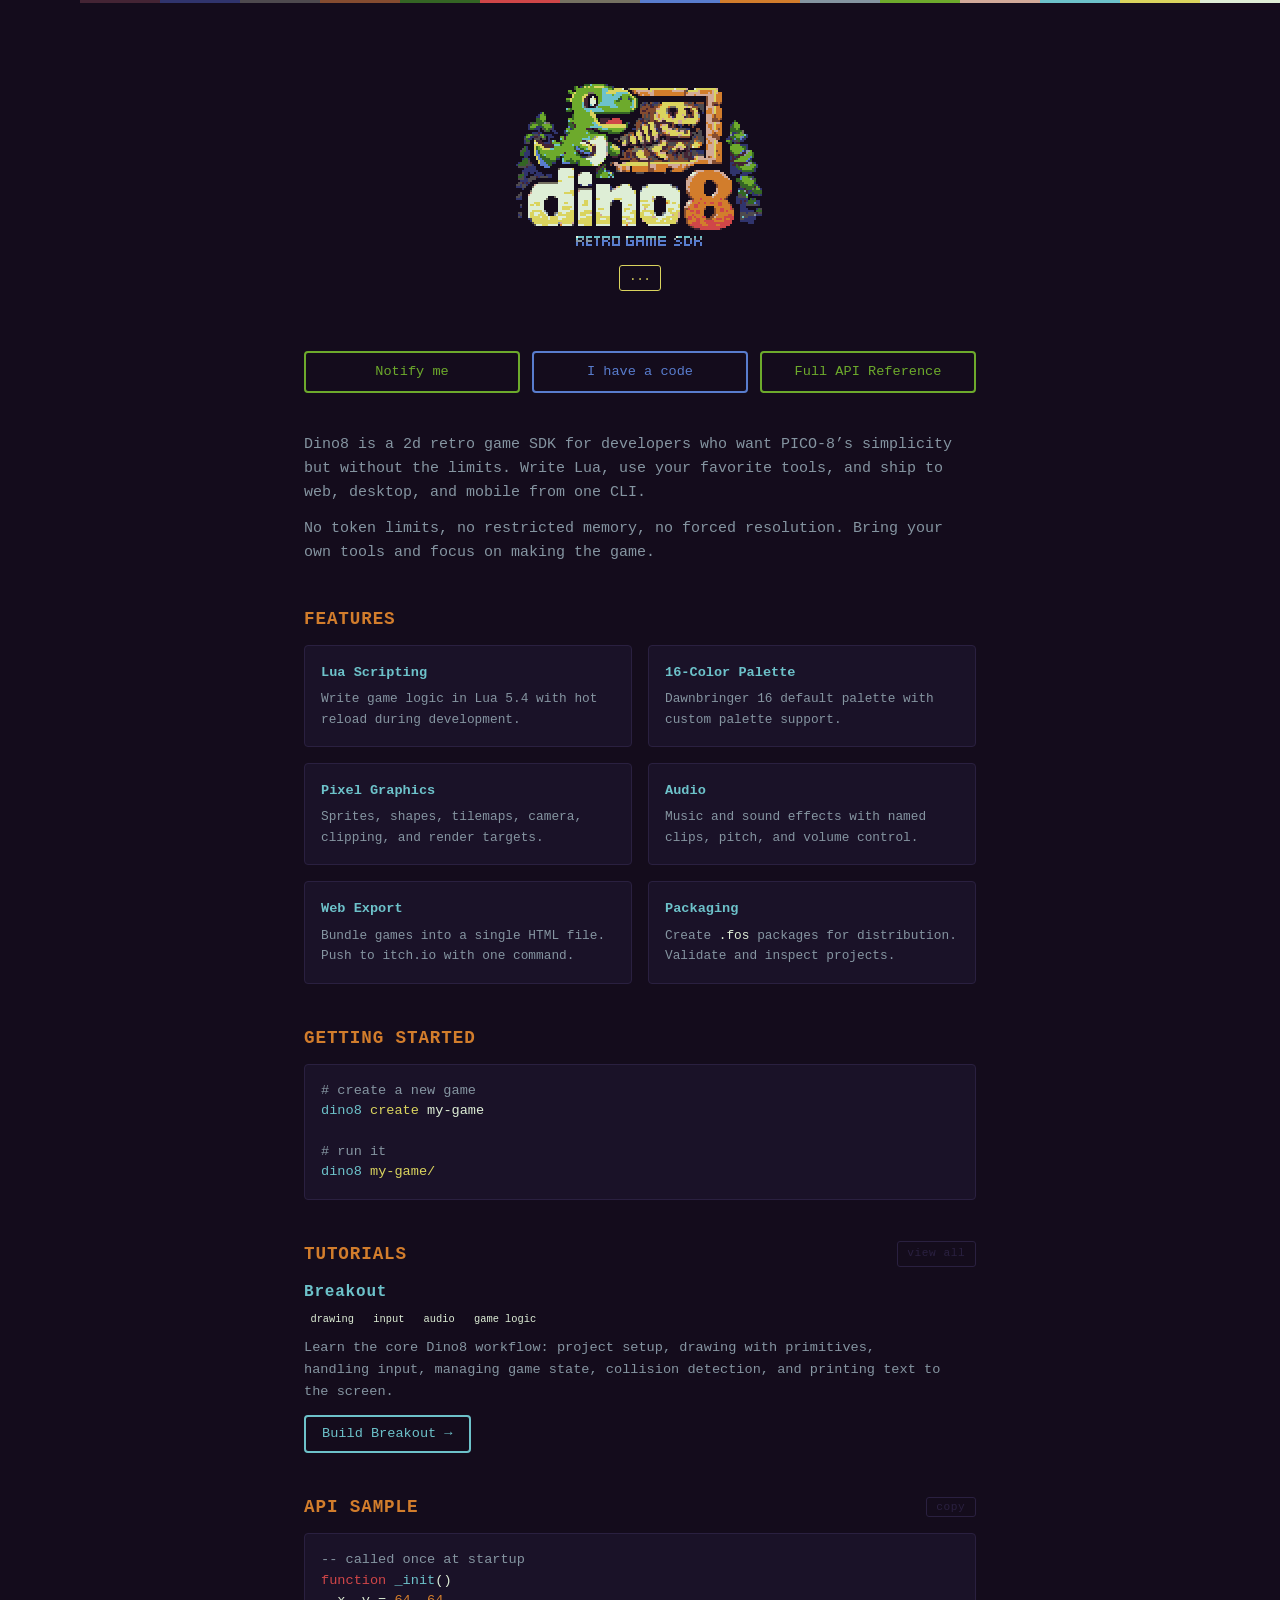
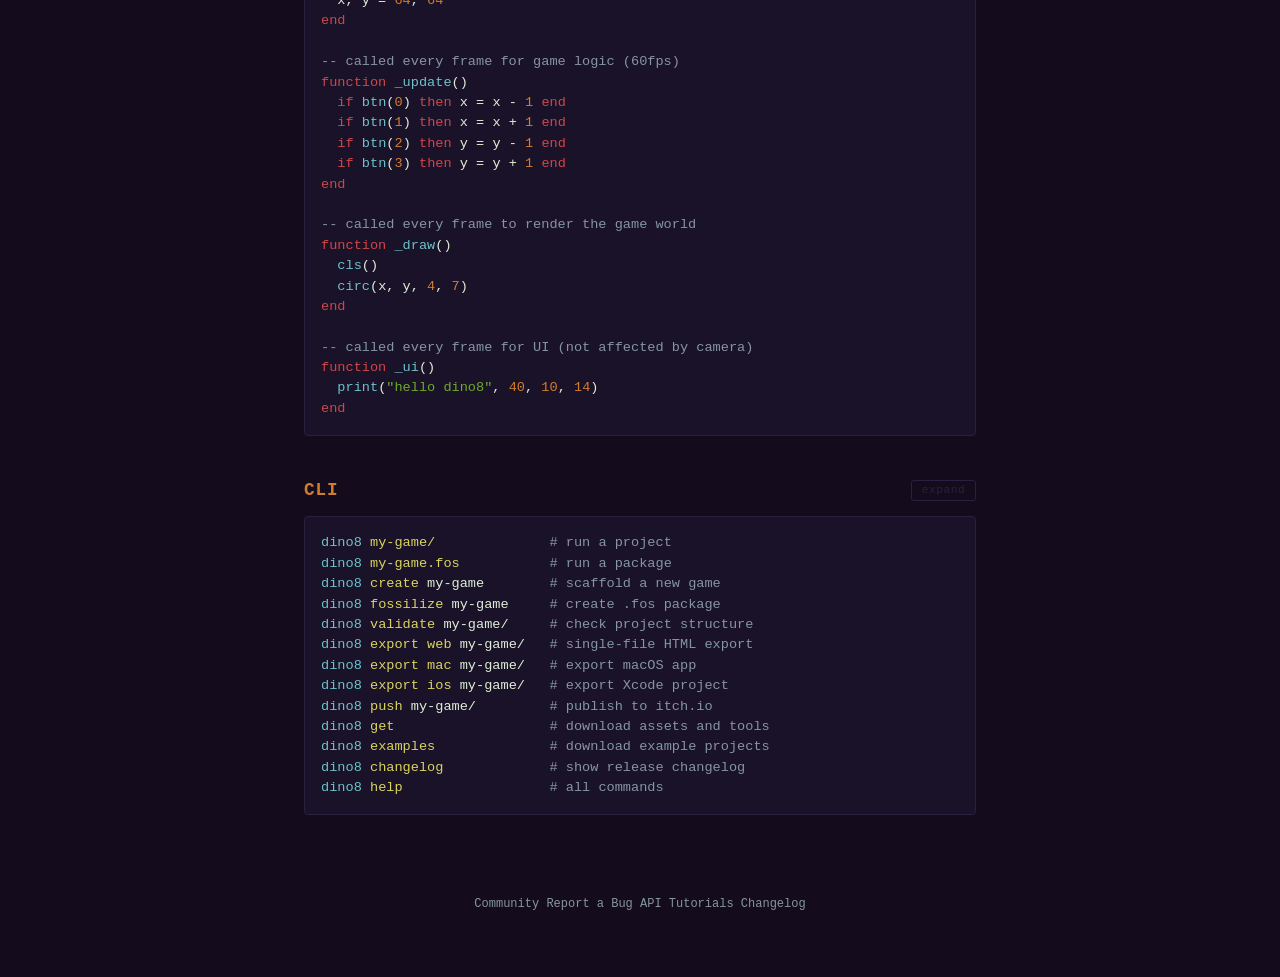
==== commit 526e9845: "deploy site update" ====
--- a/index.html
+++ b/index.html
@@ -11,7 +11,7 @@
 <body>
   <div class="container">
     <header>
-      <img src="[data-uri]" alt="dino8" style="image-rendering: pixelated; width: 256px; height: auto;">
+      <img src="[data-uri]" alt="dino8" style="image-rendering: pixelated; width: 256px; max-width: 100%; height: auto;">
       <br>
       <a href="changelog.html" class="version" id="versionBadge" style="text-decoration:none">...</a>
     </header>
@@ -105,33 +105,17 @@
     </section>
 
     <section id="tutorials">
-      <h2>TUTORIALS</h2>
-      <div class="tutorial-row">
-        <div class="tutorial-text">
-          <h2>Breakout</h2>
-          <div class="tutorial-tags">
-            <span class="tag tag-beginner">beginner</span>
-          </div>
-          <p>Learn the core Dino8 workflow: project setup, drawing with primitives, handling input, managing game state, collision detection, and printing text to the screen.</p>
-          <a href="tutorials/breakout.html" class="tutorial-btn">Build Breakout &rarr;</a>
-        </div>
-        <div class="carousel" id="tutorialCarousel">
-          <img src="tutorials/images/breakout/breakout-01.gif" alt="Breakout step 1" class="active">
-          <img src="tutorials/images/breakout/breakout-02.gif" alt="Breakout step 2">
-          <img src="tutorials/images/breakout/breakout-03.gif" alt="Breakout step 3">
-          <div class="carousel-dots">
-            <span class="active" onclick="showSlide(0)"></span>
-            <span onclick="showSlide(1)"></span>
-            <span onclick="showSlide(2)"></span>
-          </div>
-        </div>
+      <div class="cli-header">
+        <h2>TUTORIALS</h2>
+        <a href="tutorials/" class="cli-toggle" style="text-decoration:none;">view all</a>
       </div>
+      <div id="tutorialCard"></div>
     </section>
 
     <section>
       <div class="cli-header">
         <h2>API SAMPLE</h2>
-        <button class="cli-toggle" onclick="copyApiSample(this)">copy</button>
+        <button class="cli-toggle" data-copy=".api-sample" onclick="copyBlock(this)">copy</button>
       </div>
 <pre class="api-sample"><span class="c-comment">-- called once at startup</span>
 <span class="c-kw">function</span> <span class="c-fn">_init</span>()
@@ -182,7 +166,7 @@
         <div class="cli-cmd-list">
           <div class="cli-cmd-item">
             <pre><span class="c-cmd">dino8</span> <span class="c-arg">my-game/</span></pre>
-            <p>Run a game from a project directory. Auto-detects <code>conf.lua</code> and launches your game with hot reload — edit your code and see changes instantly without restarting.</p>
+            <p>Run a game from a project directory. Auto-detects <code>conf.d8</code> and launches your game with hot reload — edit your code and see changes instantly without restarting.</p>
           </div>
           <div class="cli-cmd-item">
             <pre><span class="c-cmd">dino8</span> <span class="c-arg">my-game.fos</span></pre>
@@ -190,7 +174,7 @@
           </div>
           <div class="cli-cmd-item">
             <pre><span class="c-cmd">dino8</span> <span class="c-arg">create</span> my-game</pre>
-            <p>Scaffold a new game project with the standard directory structure, a starter <code>conf.lua</code>, and a minimal <code>main.d8</code> entry point. The fastest way to start building.</p>
+            <p>Scaffold a new game project with the standard directory structure, a starter <code>conf.d8</code>, and a minimal <code>main.d8</code> entry point. The fastest way to start building.</p>
           </div>
           <div class="cli-cmd-item">
             <pre><span class="c-cmd">dino8</span> <span class="c-arg">fossilize</span> my-game</pre>
@@ -198,7 +182,7 @@
           </div>
           <div class="cli-cmd-item">
             <pre><span class="c-cmd">dino8</span> <span class="c-arg">validate</span> my-game/</pre>
-            <p>Check your project structure before packaging. Verifies <code>conf.lua</code> is valid, referenced assets exist, and the entry point is reachable — catches mistakes early.</p>
+            <p>Check your project structure before packaging. Verifies <code>conf.d8</code> is valid, referenced assets exist, and the entry point is reachable — catches mistakes early.</p>
           </div>
           <div class="cli-cmd-item">
             <pre><span class="c-cmd">dino8</span> <span class="c-arg">export web</span> my-game/</pre>
@@ -222,7 +206,7 @@
           </div>
           <div class="cli-cmd-item">
             <pre><span class="c-cmd">dino8</span> <span class="c-arg">push</span> my-game/</pre>
-            <p>Publish your game directly to itch.io using butler. Handles fossilizing, web export, and upload in one step — configure your <code>itch</code> table in <code>conf.lua</code> and go.</p>
+            <p>Publish your game directly to itch.io using butler. Handles fossilizing, web export, and upload in one step — configure your <code>itch</code> table in <code>conf.d8</code> and go.</p>
           </div>
           <div class="cli-cmd-item">
             <pre><span class="c-cmd">dino8</span> <span class="c-arg">info</span> my-game.fos</pre>
@@ -269,13 +253,22 @@
     </section>
 
 
-    <footer></footer>
+    <footer>
+      <a href="https://github.com/dino8-org/dino8/discussions">Community</a>
+      <a href="https://github.com/dino8-org/dino8/issues">Report a Bug</a>
+      <a href="api.html">API</a>
+      <a href="tutorials/">Tutorials</a>
+      <a href="changelog.html">Changelog</a>
+    </footer>
   </div>
 
+  <script src="components/carousel.js"></script>
   <script>
-    function copyApiSample(btn) {
-      var text = btn.closest('section').querySelector('pre').textContent;
-      navigator.clipboard.writeText(text).then(function() {
+    function copyBlock(btn) {
+      var selector = btn.getAttribute('data-copy');
+      var el = selector ? document.querySelector(selector) : null;
+      if (!el) return;
+      navigator.clipboard.writeText(el.textContent).then(function() {
         btn.textContent = 'copied';
         setTimeout(function() { btn.textContent = 'copy'; }, 1500);
       });
@@ -331,7 +324,7 @@
         msg.className = 'signup-msg error';
       } finally {
         btn.disabled = false;
-        btn.textContent = 'Notify me';
+        btn.textContent = 'Rawr!';
       }
     }
 
@@ -574,43 +567,127 @@
       if (e.key === 'Enter') submitCode();
     });
 
-    // Tutorial carousel
+    // Tutorial carousel — cycles through all tutorials
     (function() {
-      const imgs = document.querySelectorAll('#tutorialCarousel img');
-      const dots = document.querySelectorAll('#tutorialCarousel .carousel-dots span');
-      let current = 0;
-      let timer;
-
-      function show(i) {
-        imgs[current].classList.remove('active');
-        dots[current].classList.remove('active');
-        current = i;
-        imgs[current].classList.add('active');
-        dots[current].classList.add('active');
+      var tutorials = [
+        {
+          title: "Breakout",
+          tags: ["drawing", "input", "audio", "game logic"],
+          description: "Learn the core Dino8 workflow: project setup, drawing with primitives, handling input, managing game state, collision detection, and printing text to the screen.",
+          href: "tutorials/breakout/",
+          label: "Build Breakout",
+          images: [
+            "tutorials/breakout/breakout-01.gif",
+            "tutorials/breakout/breakout-02.gif",
+            "tutorials/breakout/breakout-03.gif",
+          ],
+        },
+        {
+          title: "Shaders",
+          tags: ["shaders", "render targets"],
+          description: "Write custom fragment shaders in GLSL. Load them from file or inline, set uniforms, update values at runtime, and apply effects to specific screen regions with masks.",
+          href: "tutorials/shaders-1/",
+          label: "Build Shaders",
+          images: [
+            "tutorials/shaders-1/shaders-1-01.gif",
+          ],
+        },
+        {
+          title: "Pinball",
+          tags: ["physics", "camera", "input"],
+          description: "Plan a pinball layout with debug tools, build it from a data file, then bring it to life with physics — flippers, bumpers, a spring launcher, and smooth camera follow.",
+          href: "tutorials/physics/",
+          label: "Build Pinball",
+          images: [
+            "tutorials/physics/pinball-01.gif",
+            "tutorials/physics/pinball-02.gif",
+          ],
+        },
+      ];
+
+      var container = document.getElementById('tutorialCard');
+      var current = 0;
+      var activeCarousel = null;
+
+      function render(idx) {
+        var t = tutorials[idx];
+        var tags = t.tags.map(function(tag) {
+          return '<span class="tag">' + tag + '</span>';
+        }).join('');
+
+        var navDots = tutorials.length > 1
+          ? '<div class="tutorial-nav-dots">' + tutorials.map(function(_, i) {
+              return '<span class="tutorial-nav-dot' + (i === idx ? ' active' : '') + '" data-idx="' + i + '"></span>';
+            }).join('') + '</div>'
+          : '';
+
+        container.innerHTML = '<div class="tutorial-row">' +
+          '<div class="tutorial-text">' +
+            '<h2>' + t.title + '</h2>' +
+            '<div class="tutorial-tags">' + tags + '</div>' +
+            '<p>' + t.description + '</p>' +
+            '<a href="' + t.href + '" class="tutorial-btn">' + t.label + ' &rarr;</a>' +
+          '</div>' +
+          '<div class="carousel-wrap"></div>' +
+        '</div>' +
+        navDots;
+
+        if (activeCarousel) activeCarousel.destroy();
+        activeCarousel = null;
+        if (t.images.length > 0) {
+          activeCarousel = Carousel.create(
+            container.querySelector('.carousel-wrap'),
+            t.images, t.title, 4000
+          );
+        }
+
+        // Tutorial nav dots
+        container.querySelectorAll('.tutorial-nav-dot').forEach(function(dot) {
+          dot.addEventListener('click', function() {
+            current = parseInt(dot.dataset.idx);
+            render(current);
+            clearInterval(tutorialTimer);
+            tutorialTimer = setInterval(advance, 8000);
+          });
+        });
       }
 
       function advance() {
-        show((current + 1) % imgs.length);
-      }
-
-      function startTimer() {
-        clearInterval(timer);
-        timer = setInterval(advance, 4000);
-      }
-
-      window.showSlide = function(i) {
-        show(i);
-        startTimer();
-      };
-
-      startTimer();
+        current = (current + 1) % tutorials.length;
+        render(current);
+      }
+
+      render(0);
+
+      // Lock container height after all tutorial images are loaded to prevent layout jump
+      var allSrcs = tutorials.reduce(function(a, t) { return a.concat(t.images); }, []);
+      var loaded = 0;
+      function checkLock() {
+        loaded++;
+        if (loaded >= allSrcs.length) {
+          var maxH = 0;
+          tutorials.forEach(function(_, i) {
+            render(i);
+            maxH = Math.max(maxH, container.offsetHeight);
+          });
+          container.style.minHeight = maxH + 'px';
+          render(0);
+        }
+      }
+      allSrcs.forEach(function(src) {
+        var img = new Image();
+        img.onload = img.onerror = checkLock;
+        img.src = src;
+      });
+
+      var tutorialTimer = tutorials.length > 1 ? setInterval(advance, 8000) : null;
     })();
 
-    // Fetch latest version from worker (cached for 12 hours)
+    // Fetch latest version from worker (cached for 1 hours)
     (function() {
       const CACHE_KEY = 'dino8_version';
       const CACHE_TS_KEY = 'dino8_version_ts';
-      const CACHE_TTL = 12 * 60 * 60 * 1000; // 12 hours in ms
+      const CACHE_TTL = 1 * 60 * 60 * 1000; // 1 hours in ms
       const badge = document.getElementById('versionBadge');
 
       const cached = localStorage.getItem(CACHE_KEY);
@@ -634,5 +711,6 @@
         });
     })();
   </script>
+<script defer src='https://static.cloudflareinsights.com/beacon.min.js' data-cf-beacon='{"token": "cc48fbbc3c48445f90d3c06acf5a97f8"}'></script>
 </body>
 </html>
